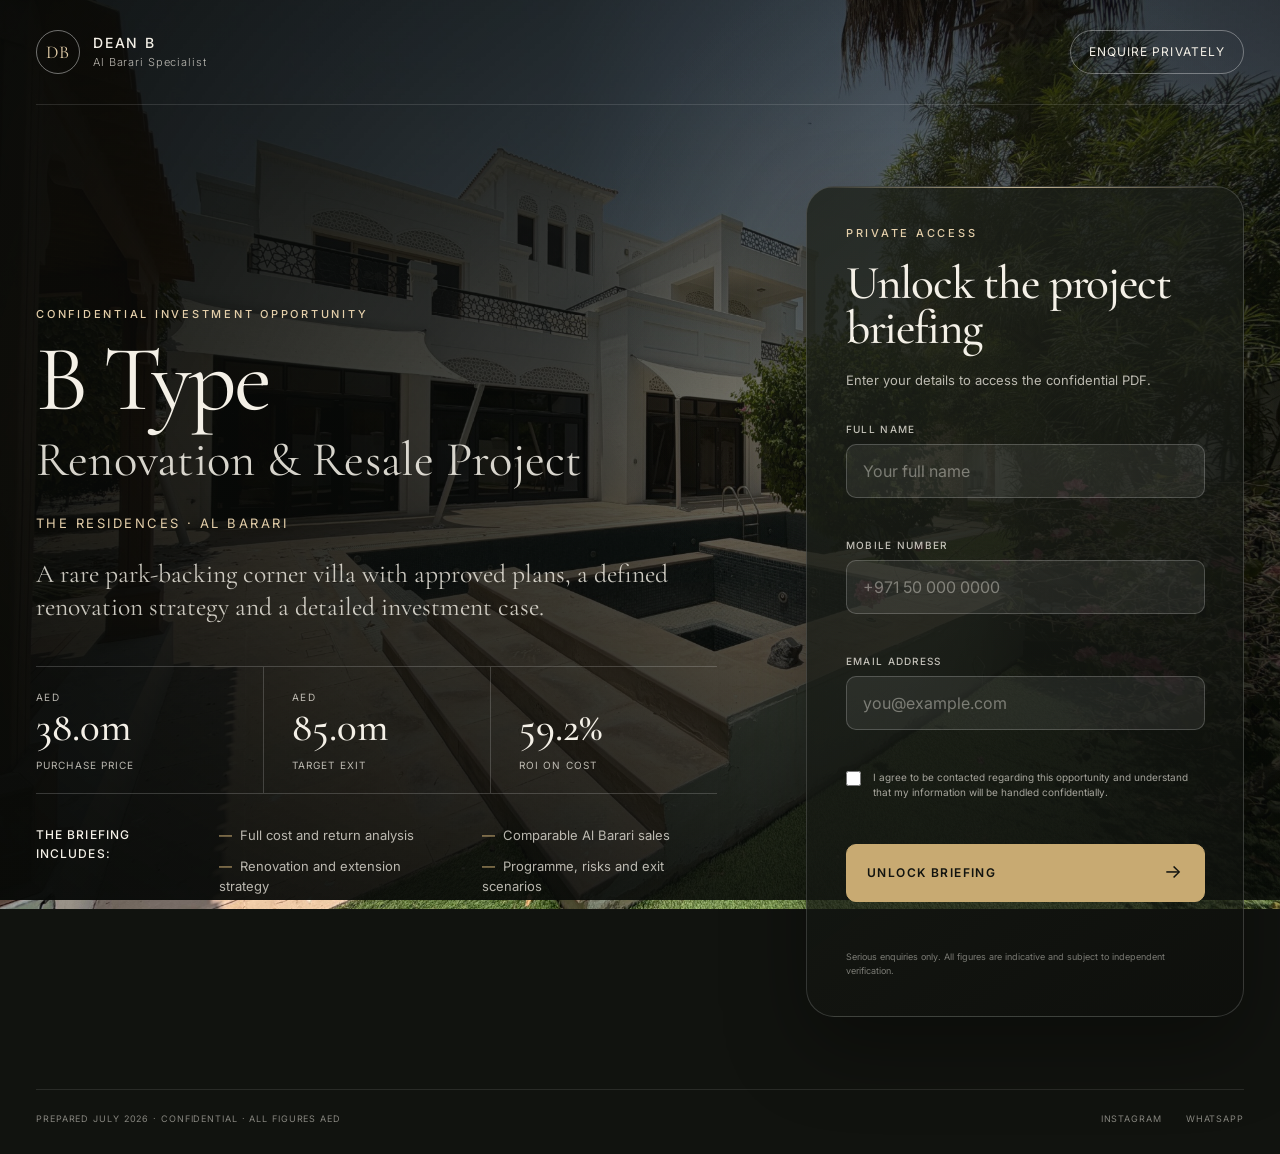
==== index.html @ 0da42d91 "Add files via upload" ====
<!DOCTYPE html>
<html lang="en">
<head>
  <meta charset="UTF-8">
  <meta name="viewport" content="width=device-width, initial-scale=1.0">
  <meta name="theme-color" content="#11130f">

  <title>B Type Renovation Project | The Residences, Al Barari</title>
  <meta
    name="description"
    content="Register to access the confidential investment briefing for a B Type renovation and resale opportunity in The Residences, Al Barari."
  >
  <meta name="robots" content="index, follow">

  <meta property="og:title" content="B Type Renovation Project | Al Barari">
  <meta
    property="og:description"
    content="Confidential investment opportunity in The Residences, Al Barari."
  >
  <meta property="og:type" content="website">
  <meta property="og:image" content="images/hero.jpg">

  <link rel="preconnect" href="https://fonts.googleapis.com">
  <link rel="preconnect" href="https://fonts.gstatic.com" crossorigin>
  <link
    href="https://fonts.googleapis.com/css2?family=Cormorant+Garamond:wght@400;500;600&family=Inter:wght@300;400;500;600&display=swap"
    rel="stylesheet"
  >
  <link rel="stylesheet" href="style.css">
</head>

<body>
  <div class="site-shell">
    <div class="background" aria-hidden="true"></div>
    <div class="background-overlay" aria-hidden="true"></div>

    <header class="topbar">
      <a class="brand" href="#top" aria-label="Dean B, Al Barari Specialist">
        <span class="brand-mark">DB</span>
        <span class="brand-text">
          <strong>Dean B</strong>
          <small>Al Barari Specialist</small>
        </span>
      </a>

      <a
        class="topbar-contact"
        href="https://wa.me/971504674850?text=Hi%20Dean%2C%20I%27d%20like%20to%20discuss%20the%20B%20Type%20renovation%20project."
        target="_blank"
        rel="noopener noreferrer"
      >
        Enquire privately
      </a>
    </header>

    <main id="top" class="hero">
      <section class="hero-copy" aria-labelledby="page-title">
        <p class="eyebrow">Confidential investment opportunity</p>

        <h1 id="page-title">
          B Type
          <span>Renovation &amp; Resale Project</span>
        </h1>

        <p class="location">The Residences · Al Barari</p>

        <p class="summary">
          A rare park-backing corner villa with approved plans, a defined
          renovation strategy and a detailed investment case.
        </p>

        <div class="metrics" aria-label="Headline project figures">
          <article class="metric">
            <span>AED</span>
            <strong>38.0m</strong>
            <small>Purchase price</small>
          </article>

          <article class="metric">
            <span>AED</span>
            <strong>85.0m</strong>
            <small>Target exit</small>
          </article>

          <article class="metric">
            <span></span>
            <strong>59.2%</strong>
            <small>ROI on cost</small>
          </article>
        </div>

        <div class="briefing-includes">
          <p>The briefing includes:</p>
          <ul>
            <li>Full cost and return analysis</li>
            <li>Comparable Al Barari sales</li>
            <li>Renovation and extension strategy</li>
            <li>Programme, risks and exit scenarios</li>
          </ul>
        </div>
      </section>

      <section class="form-panel" aria-labelledby="form-title">
        <div class="form-card">
          <p class="form-kicker">Private access</p>
          <h2 id="form-title">Unlock the project briefing</h2>
          <p class="form-intro">
            Enter your details to access the confidential PDF.
          </p>

          <form
            id="lead-form"
            action="https://formspree.io/f/mvzeypjz"
            method="POST"
            novalidate
          >
            <div class="field">
              <label for="name">Full name</label>
              <input
                id="name"
                name="name"
                type="text"
                autocomplete="name"
                placeholder="Your full name"
                required
              >
              <span class="field-error" data-error-for="name"></span>
            </div>

            <div class="field">
              <label for="mobile">Mobile number</label>
              <input
                id="mobile"
                name="mobile"
                type="tel"
                autocomplete="tel"
                inputmode="tel"
                placeholder="+971 50 000 0000"
                required
              >
              <span class="field-error" data-error-for="mobile"></span>
            </div>

            <div class="field">
              <label for="email">Email address</label>
              <input
                id="email"
                name="email"
                type="email"
                autocomplete="email"
                inputmode="email"
                placeholder="you@example.com"
                required
              >
              <span class="field-error" data-error-for="email"></span>
            </div>

            <input
              type="text"
              name="_gotcha"
              tabindex="-1"
              autocomplete="off"
              class="honeypot"
              aria-hidden="true"
            >

            <input
              type="hidden"
              name="_subject"
              value="New lead: Al Barari B Type Renovation Project"
            >

            <input
              type="hidden"
              name="campaign"
              value="B Type Renovation Project - Al Barari"
            >

            <label class="consent">
              <input id="consent" name="consent" type="checkbox" required>
              <span>
                I agree to be contacted regarding this opportunity and
                understand that my information will be handled confidentially.
              </span>
            </label>
            <span class="field-error consent-error" data-error-for="consent"></span>

            <button id="submit-button" type="submit">
              <span class="button-label">Unlock briefing</span>
              <span class="button-icon" aria-hidden="true">→</span>
            </button>

            <p id="form-status" class="form-status" role="status" aria-live="polite"></p>
          </form>

          <p class="privacy-note">
            Serious enquiries only. All figures are indicative and subject to
            independent verification.
          </p>
        </div>
      </section>
    </main>

    <footer class="footer">
      <p>Prepared July 2026 · Confidential · All figures AED</p>
      <div class="footer-links">
        <a
          href="https://www.instagram.com/albarari_dean/"
          target="_blank"
          rel="noopener noreferrer"
        >
          Instagram
        </a>
        <a
          href="https://wa.me/971504674850"
          target="_blank"
          rel="noopener noreferrer"
        >
          WhatsApp
        </a>
      </div>
    </footer>
  </div>

  <script src="script.js"></script>
</body>
</html>
---- style.css ----
/* -------------------------------------------------------
   Al Barari B Type Renovation Project
   Luxury lead-capture microsite
-------------------------------------------------------- */

:root {
  --ink: #11130f;
  --ink-soft: #1b1e18;
  --cream: #f4f0e7;
  --cream-muted: rgba(244, 240, 231, 0.74);
  --white: #ffffff;
  --gold: #c8aa72;
  --gold-light: #e4cfaa;
  --line: rgba(255, 255, 255, 0.18);
  --glass: rgba(18, 21, 17, 0.72);
  --glass-strong: rgba(13, 15, 12, 0.88);
  --danger: #ffd1cc;
  --success: #d5e7ce;
  --shadow: 0 30px 80px rgba(0, 0, 0, 0.34);
  --radius-large: 28px;
  --radius-medium: 16px;
  --transition: 220ms ease;
}

*,
*::before,
*::after {
  box-sizing: border-box;
}

html {
  min-height: 100%;
  scroll-behavior: smooth;
}

body {
  min-height: 100vh;
  margin: 0;
  background: var(--ink);
  color: var(--cream);
  font-family: "Inter", Arial, sans-serif;
  font-size: 16px;
  line-height: 1.6;
  -webkit-font-smoothing: antialiased;
}

a {
  color: inherit;
  text-decoration: none;
}

button,
input {
  font: inherit;
}

button,
a {
  -webkit-tap-highlight-color: transparent;
}

.site-shell {
  position: relative;
  display: flex;
  min-height: 100vh;
  flex-direction: column;
  overflow: hidden;
  isolation: isolate;
}

.background {
  position: fixed;
  z-index: -3;
  inset: 0;
  background:
    url("images/hero.jpg")
    center center / cover
    no-repeat;
  transform: scale(1.02);
}

.background-overlay {
  position: fixed;
  z-index: -2;
  inset: 0;
  background:
    linear-gradient(
      90deg,
      rgba(8, 10, 8, 0.9) 0%,
      rgba(8, 10, 8, 0.7) 44%,
      rgba(8, 10, 8, 0.42) 70%,
      rgba(8, 10, 8, 0.58) 100%
    ),
    linear-gradient(
      180deg,
      rgba(8, 10, 8, 0.48) 0%,
      rgba(8, 10, 8, 0.08) 48%,
      rgba(8, 10, 8, 0.72) 100%
    );
}

.background-overlay::after {
  position: absolute;
  inset: 0;
  content: "";
  background:
    radial-gradient(
      circle at 75% 35%,
      rgba(200, 170, 114, 0.09),
      transparent 34%
    );
}

.topbar {
  display: flex;
  width: min(1440px, calc(100% - 72px));
  margin: 0 auto;
  padding: 30px 0;
  align-items: center;
  justify-content: space-between;
  border-bottom: 1px solid rgba(255, 255, 255, 0.12);
}

.brand {
  display: inline-flex;
  align-items: center;
  gap: 13px;
}

.brand-mark {
  display: grid;
  width: 44px;
  height: 44px;
  place-items: center;
  border: 1px solid rgba(255, 255, 255, 0.42);
  border-radius: 50%;
  color: var(--gold-light);
  font-family: "Cormorant Garamond", Georgia, serif;
  font-size: 18px;
  letter-spacing: 0.06em;
}

.brand-text {
  display: flex;
  flex-direction: column;
  line-height: 1.2;
}

.brand-text strong {
  font-size: 14px;
  font-weight: 500;
  letter-spacing: 0.13em;
  text-transform: uppercase;
}

.brand-text small {
  margin-top: 4px;
  color: var(--cream-muted);
  font-size: 11px;
  font-weight: 300;
  letter-spacing: 0.08em;
}

.topbar-contact {
  padding: 11px 18px;
  border: 1px solid rgba(255, 255, 255, 0.34);
  border-radius: 999px;
  font-size: 12px;
  letter-spacing: 0.09em;
  text-transform: uppercase;
  transition:
    border-color var(--transition),
    background-color var(--transition),
    color var(--transition);
}

.topbar-contact:hover,
.topbar-contact:focus-visible {
  border-color: var(--gold);
  background: var(--gold);
  color: var(--ink);
  outline: none;
}

.hero {
  display: grid;
  width: min(1440px, calc(100% - 72px));
  flex: 1;
  grid-template-columns: minmax(0, 1.12fr) minmax(390px, 0.72fr);
  gap: clamp(56px, 7vw, 120px);
  margin: 0 auto;
  padding: clamp(70px, 9vh, 126px) 0 72px;
  align-items: center;
}

.hero-copy {
  max-width: 780px;
  animation: fade-up 800ms 80ms both;
}

.eyebrow,
.form-kicker {
  margin: 0 0 18px;
  color: var(--gold-light);
  font-size: 11px;
  font-weight: 500;
  letter-spacing: 0.25em;
  text-transform: uppercase;
}

.hero h1 {
  max-width: 790px;
  margin: 0;
  font-family: "Cormorant Garamond", Georgia, serif;
  font-size: clamp(58px, 7.3vw, 112px);
  font-weight: 400;
  letter-spacing: -0.035em;
  line-height: 0.83;
  text-wrap: balance;
}

.hero h1 span {
  display: block;
  margin-top: 16px;
  color: rgba(244, 240, 231, 0.88);
  font-size: 0.52em;
  letter-spacing: 0.005em;
  line-height: 1.02;
}

.location {
  margin: 28px 0 0;
  color: var(--gold-light);
  font-size: 13px;
  letter-spacing: 0.19em;
  text-transform: uppercase;
}

.summary {
  max-width: 650px;
  margin: 25px 0 0;
  color: rgba(244, 240, 231, 0.82);
  font-family: "Cormorant Garamond", Georgia, serif;
  font-size: clamp(22px, 2vw, 31px);
  font-weight: 400;
  line-height: 1.28;
}

.metrics {
  display: grid;
  max-width: 690px;
  grid-template-columns: repeat(3, minmax(0, 1fr));
  margin-top: 42px;
  border-top: 1px solid var(--line);
  border-bottom: 1px solid var(--line);
}

.metric {
  min-height: 118px;
  padding: 22px 24px 20px 0;
}

.metric + .metric {
  padding-left: 28px;
  border-left: 1px solid var(--line);
}

.metric > span {
  display: block;
  min-height: 17px;
  color: var(--cream-muted);
  font-size: 10px;
  letter-spacing: 0.13em;
}

.metric strong {
  display: block;
  margin-top: 1px;
  font-family: "Cormorant Garamond", Georgia, serif;
  font-size: clamp(32px, 3.2vw, 48px);
  font-weight: 500;
  line-height: 1;
}

.metric small {
  display: block;
  margin-top: 9px;
  color: var(--cream-muted);
  font-size: 10px;
  letter-spacing: 0.11em;
  text-transform: uppercase;
}

.briefing-includes {
  display: grid;
  max-width: 700px;
  grid-template-columns: 155px 1fr;
  gap: 28px;
  margin-top: 31px;
  color: var(--cream-muted);
}

.briefing-includes p {
  margin: 0;
  color: var(--cream);
  font-size: 12px;
  font-weight: 500;
  letter-spacing: 0.09em;
  text-transform: uppercase;
}

.briefing-includes ul {
  display: grid;
  grid-template-columns: repeat(2, minmax(0, 1fr));
  gap: 10px 28px;
  margin: 0;
  padding: 0;
  list-style: none;
  font-size: 13px;
}

.briefing-includes li::before {
  margin-right: 8px;
  color: var(--gold);
  content: "—";
}

.form-panel {
  animation: fade-up 850ms 220ms both;
}

.form-card {
  position: relative;
  overflow: hidden;
  padding: clamp(30px, 3vw, 48px);
  border: 1px solid rgba(255, 255, 255, 0.16);
  border-radius: var(--radius-large);
  background:
    linear-gradient(
      145deg,
      rgba(30, 34, 27, 0.82),
      rgba(13, 15, 12, 0.74)
    );
  box-shadow: var(--shadow);
  backdrop-filter: blur(22px);
  -webkit-backdrop-filter: blur(22px);
}

.form-card::before {
  position: absolute;
  top: 0;
  right: 0;
  left: 0;
  height: 1px;
  content: "";
  background:
    linear-gradient(
      90deg,
      transparent,
      rgba(228, 207, 170, 0.85),
      transparent
    );
}

.form-card h2 {
  margin: 0;
  font-family: "Cormorant Garamond", Georgia, serif;
  font-size: clamp(38px, 3.7vw, 56px);
  font-weight: 500;
  letter-spacing: -0.025em;
  line-height: 0.96;
}

.form-intro {
  margin: 18px 0 30px;
  color: var(--cream-muted);
  font-size: 13px;
}

.field {
  position: relative;
  margin-top: 17px;
}

.field label {
  display: block;
  margin-bottom: 7px;
  color: rgba(244, 240, 231, 0.78);
  font-size: 10px;
  font-weight: 500;
  letter-spacing: 0.13em;
  text-transform: uppercase;
}

.field input {
  width: 100%;
  height: 54px;
  padding: 0 16px;
  border: 1px solid rgba(255, 255, 255, 0.2);
  border-radius: 10px;
  background: rgba(255, 255, 255, 0.07);
  color: var(--cream);
  outline: none;
  transition:
    border-color var(--transition),
    background-color var(--transition),
    box-shadow var(--transition);
}

.field input::placeholder {
  color: rgba(244, 240, 231, 0.41);
}

.field input:hover {
  border-color: rgba(255, 255, 255, 0.34);
}

.field input:focus {
  border-color: var(--gold);
  background: rgba(255, 255, 255, 0.1);
  box-shadow: 0 0 0 3px rgba(200, 170, 114, 0.12);
}

.field input[aria-invalid="true"] {
  border-color: rgba(255, 161, 150, 0.8);
}

.field-error {
  display: block;
  min-height: 18px;
  margin-top: 4px;
  color: var(--danger);
  font-size: 11px;
}

.consent {
  display: grid;
  grid-template-columns: 17px 1fr;
  gap: 10px;
  margin-top: 18px;
  align-items: start;
  color: rgba(244, 240, 231, 0.65);
  cursor: pointer;
  font-size: 10px;
  line-height: 1.5;
}

.consent input {
  width: 15px;
  height: 15px;
  margin: 1px 0 0;
  accent-color: var(--gold);
}

.consent-error {
  margin-left: 27px;
}

.honeypot {
  position: absolute !important;
  left: -9999px !important;
  opacity: 0 !important;
}

#submit-button,
.primary-action {
  display: flex;
  width: 100%;
  min-height: 58px;
  margin-top: 22px;
  padding: 0 20px;
  align-items: center;
  justify-content: space-between;
  border: 1px solid var(--gold);
  border-radius: 10px;
  background: var(--gold);
  color: var(--ink);
  cursor: pointer;
  font-size: 12px;
  font-weight: 600;
  letter-spacing: 0.12em;
  text-transform: uppercase;
  transition:
    transform var(--transition),
    background-color var(--transition),
    border-color var(--transition),
    color var(--transition);
}

#submit-button:hover,
#submit-button:focus-visible,
.primary-action:hover,
.primary-action:focus-visible {
  transform: translateY(-2px);
  border-color: var(--gold-light);
  background: var(--gold-light);
  outline: none;
}

#submit-button:disabled {
  cursor: wait;
  opacity: 0.72;
  transform: none;
}

.button-icon {
  font-size: 19px;
  font-weight: 400;
  transition: transform var(--transition);
}

#submit-button:hover .button-icon {
  transform: translateX(4px);
}

.form-status {
  min-height: 22px;
  margin: 12px 0 0;
  color: var(--success);
  font-size: 12px;
}

.form-status.is-error {
  color: var(--danger);
}

.privacy-note {
  margin: 14px 0 0;
  color: rgba(244, 240, 231, 0.47);
  font-size: 9px;
  line-height: 1.55;
}

.footer {
  display: flex;
  width: min(1440px, calc(100% - 72px));
  margin: auto auto 0;
  padding: 22px 0 28px;
  align-items: center;
  justify-content: space-between;
  border-top: 1px solid rgba(255, 255, 255, 0.1);
  color: rgba(244, 240, 231, 0.52);
  font-size: 9px;
  letter-spacing: 0.1em;
  text-transform: uppercase;
}

.footer p {
  margin: 0;
}

.footer-links {
  display: flex;
  gap: 24px;
}

.footer-links a {
  transition: color var(--transition);
}

.footer-links a:hover,
.footer-links a:focus-visible {
  color: var(--gold-light);
  outline: none;
}

/* Thank-you page */

.thankyou-overlay {
  background:
    linear-gradient(
      90deg,
      rgba(8, 10, 8, 0.92),
      rgba(8, 10, 8, 0.66)
    ),
    linear-gradient(
      180deg,
      rgba(8, 10, 8, 0.45),
      rgba(8, 10, 8, 0.78)
    );
}

.thankyou-main {
  display: grid;
  width: min(1440px, calc(100% - 72px));
  flex: 1;
  margin: 0 auto;
  padding: 70px 0;
  place-items: center;
}

.thankyou-card {
  width: min(620px, 100%);
  padding: clamp(36px, 5vw, 68px);
  border: 1px solid rgba(255, 255, 255, 0.16);
  border-radius: var(--radius-large);
  background: var(--glass-strong);
  box-shadow: var(--shadow);
  text-align: center;
  backdrop-filter: blur(24px);
  -webkit-backdrop-filter: blur(24px);
  animation: fade-up 750ms both;
}

.success-mark {
  display: grid;
  width: 54px;
  height: 54px;
  margin: 0 auto 25px;
  place-items: center;
  border: 1px solid var(--gold);
  border-radius: 50%;
  color: var(--gold-light);
  font-family: Georgia, serif;
  font-size: 22px;
}

.thankyou-card .eyebrow {
  margin-bottom: 14px;
}

.thankyou-card h1 {
  margin: 0;
  font-family: "Cormorant Garamond", Georgia, serif;
  font-size: clamp(48px, 6vw, 72px);
  font-weight: 500;
  letter-spacing: -0.035em;
  line-height: 0.93;
}

.thankyou-copy {
  max-width: 470px;
  margin: 24px auto 0;
  color: var(--cream-muted);
  font-size: 14px;
}

.primary-action {
  margin-top: 34px;
}

.secondary-action {
  display: inline-block;
  margin-top: 17px;
  padding: 6px 0;
  border-bottom: 1px solid rgba(255, 255, 255, 0.35);
  color: var(--cream-muted);
  font-size: 11px;
  letter-spacing: 0.09em;
  text-transform: uppercase;
  transition:
    color var(--transition),
    border-color var(--transition);
}

.secondary-action:hover,
.secondary-action:focus-visible {
  border-color: var(--gold);
  color: var(--gold-light);
  outline: none;
}

.contact-block {
  margin-top: 37px;
  padding-top: 28px;
  border-top: 1px solid var(--line);
}

.contact-block p {
  margin: 0 0 10px;
  color: var(--cream-muted);
  font-size: 12px;
}

.contact-block a {
  color: var(--gold-light);
  font-family: "Cormorant Garamond", Georgia, serif;
  font-size: 23px;
}

.return-link {
  display: inline-block;
  margin-top: 32px;
  color: rgba(244, 240, 231, 0.52);
  font-size: 10px;
  letter-spacing: 0.08em;
  text-transform: uppercase;
  transition: color var(--transition);
}

.return-link:hover,
.return-link:focus-visible {
  color: var(--cream);
  outline: none;
}

@keyframes fade-up {
  from {
    opacity: 0;
    transform: translateY(22px);
  }

  to {
    opacity: 1;
    transform: translateY(0);
  }
}

@media (max-width: 1100px) {
  .hero {
    grid-template-columns: minmax(0, 1fr) minmax(350px, 0.72fr);
    gap: 44px;
  }

  .briefing-includes {
    grid-template-columns: 1fr;
    gap: 12px;
  }

  .briefing-includes ul {
    grid-template-columns: 1fr;
  }
}

@media (max-width: 860px) {
  .background {
    background-position: 56% center;
  }

  .background-overlay {
    background:
      linear-gradient(
        180deg,
        rgba(8, 10, 8, 0.78) 0%,
        rgba(8, 10, 8, 0.48) 38%,
        rgba(8, 10, 8, 0.9) 100%
      );
  }

  .topbar,
  .hero,
  .footer,
  .thankyou-main {
    width: min(100% - 40px, 680px);
  }

  .topbar {
    padding-top: 22px;
  }

  .hero {
    grid-template-columns: 1fr;
    gap: 48px;
    padding-top: 64px;
  }

  .hero-copy {
    max-width: 650px;
  }

  .hero h1 {
    font-size: clamp(54px, 14vw, 86px);
  }

  .summary {
    max-width: 560px;
  }

  .form-panel {
    max-width: 620px;
  }

  .footer {
    margin-top: 20px;
  }
}

@media (max-width: 580px) {
  .topbar,
  .hero,
  .footer,
  .thankyou-main {
    width: calc(100% - 28px);
  }

  .topbar-contact {
    display: none;
  }

  .brand-mark {
    width: 40px;
    height: 40px;
  }

  .hero {
    gap: 38px;
    padding: 48px 0 44px;
  }

  .hero h1 {
    font-size: clamp(50px, 16vw, 72px);
  }

  .location {
    font-size: 10px;
  }

  .summary {
    font-size: 22px;
  }

  .metrics {
    grid-template-columns: 1fr;
    margin-top: 32px;
  }

  .metric {
    display: grid;
    min-height: 80px;
    grid-template-columns: 42px 1fr 1fr;
    padding: 17px 0;
    align-items: center;
  }

  .metric + .metric {
    padding-left: 0;
    border-top: 1px solid var(--line);
    border-left: 0;
  }

  .metric > span {
    min-height: auto;
  }

  .metric strong {
    margin: 0;
    font-size: 34px;
  }

  .metric small {
    margin: 0;
    text-align: right;
  }

  .briefing-includes {
    display: none;
  }

  .form-card {
    padding: 28px 20px;
    border-radius: 20px;
  }

  .form-card h2 {
    font-size: 42px;
  }

  .footer {
    flex-direction: column;
    gap: 12px;
    align-items: flex-start;
  }

  .thankyou-card {
    padding: 40px 22px;
    border-radius: 20px;
  }

  .thankyou-card h1 {
    font-size: 50px;
  }
}

@media (prefers-reduced-motion: reduce) {
  *,
  *::before,
  *::after {
    scroll-behavior: auto !important;
    animation-duration: 0.01ms !important;
    animation-iteration-count: 1 !important;
    transition-duration: 0.01ms !important;
  }
}
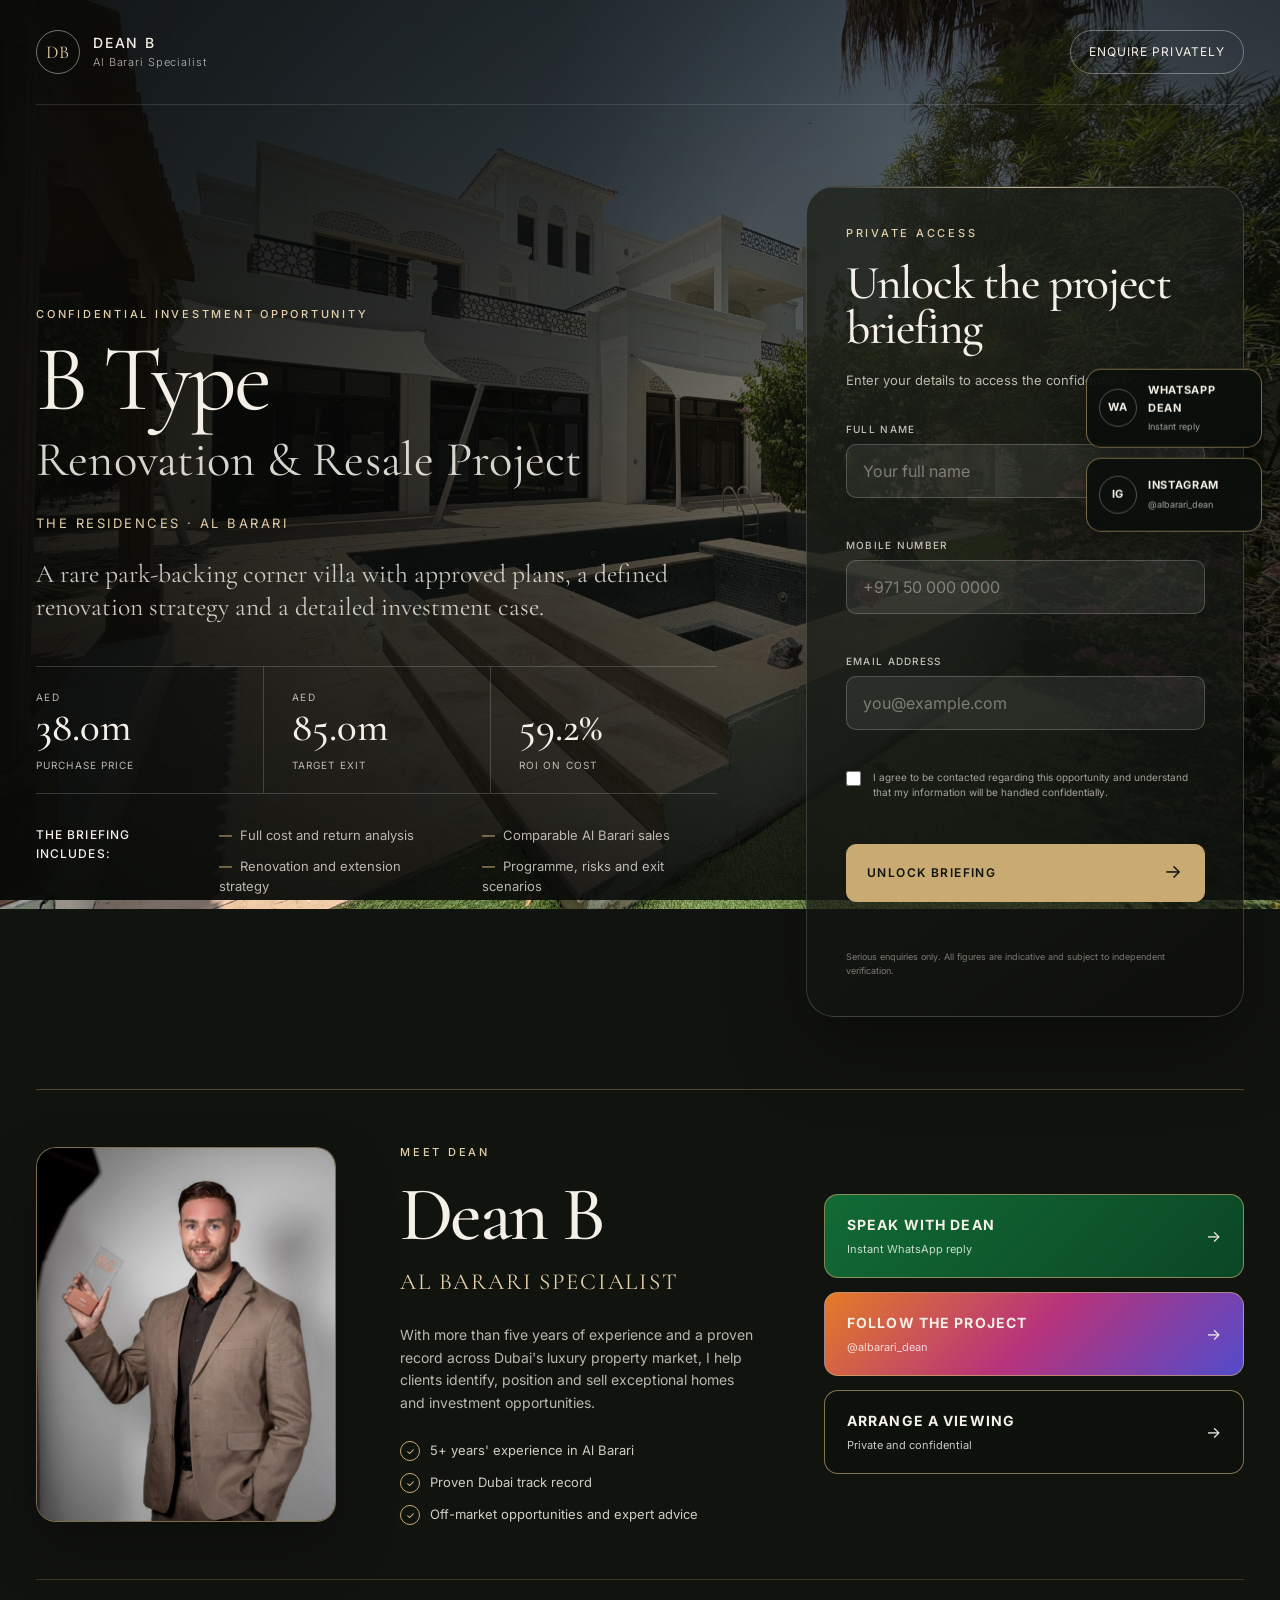
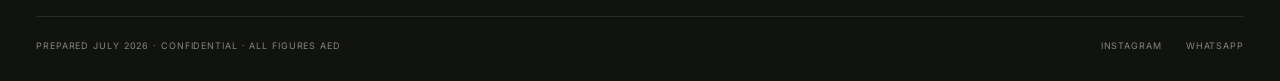
==== commit 51c51d34: "Add files via upload" ====
--- a/index.html
+++ b/index.html
@@ -200,6 +200,107 @@
         </div>
       </section>
     </main>
+
+
+    <aside class="floating-social" aria-label="Contact Dean">
+      <a
+        class="floating-social-link whatsapp"
+        href="https://wa.me/971504674850?text=Hi%20Dean%2C%20I%27d%20like%20to%20discuss%20the%20B%20Type%20renovation%20project."
+        target="_blank"
+        rel="noopener noreferrer"
+      >
+        <span class="social-icon" aria-hidden="true">WA</span>
+        <span>
+          <strong>WhatsApp Dean</strong>
+          <small>Instant reply</small>
+        </span>
+      </a>
+
+      <a
+        class="floating-social-link instagram"
+        href="https://www.instagram.com/albarari_dean/"
+        target="_blank"
+        rel="noopener noreferrer"
+      >
+        <span class="social-icon" aria-hidden="true">IG</span>
+        <span>
+          <strong>Instagram</strong>
+          <small>@albarari_dean</small>
+        </span>
+      </a>
+    </aside>
+
+
+    <section class="meet-dean" aria-labelledby="meet-dean-title">
+      <div class="meet-dean-inner">
+        <div class="dean-photo-wrap">
+          <img
+            src="images/dean.jpg"
+            alt="Dean B, Al Barari specialist"
+            class="dean-photo"
+            loading="lazy"
+          >
+        </div>
+
+        <div class="dean-profile">
+          <p class="eyebrow">Meet Dean</p>
+          <h2 id="meet-dean-title">Dean B</h2>
+          <p class="dean-role">Al Barari Specialist</p>
+          <p class="dean-copy">
+            With more than five years of experience and a proven record across
+            Dubai's luxury property market, I help clients identify, position
+            and sell exceptional homes and investment opportunities.
+          </p>
+
+          <ul class="dean-points">
+            <li>5+ years' experience in Al Barari</li>
+            <li>Proven Dubai track record</li>
+            <li>Off-market opportunities and expert advice</li>
+          </ul>
+        </div>
+
+        <div class="dean-actions">
+          <a
+            class="dean-action whatsapp-action"
+            href="https://wa.me/971504674850?text=Hi%20Dean%2C%20I%27d%20like%20to%20discuss%20the%20B%20Type%20renovation%20project."
+            target="_blank"
+            rel="noopener noreferrer"
+          >
+            <span>
+              <strong>Speak with Dean</strong>
+              <small>Instant WhatsApp reply</small>
+            </span>
+            <span aria-hidden="true">→</span>
+          </a>
+
+          <a
+            class="dean-action instagram-action"
+            href="https://www.instagram.com/albarari_dean/"
+            target="_blank"
+            rel="noopener noreferrer"
+          >
+            <span>
+              <strong>Follow the project</strong>
+              <small>@albarari_dean</small>
+            </span>
+            <span aria-hidden="true">→</span>
+          </a>
+
+          <a
+            class="dean-action viewing-action"
+            href="https://wa.me/971504674850?text=Hi%20Dean%2C%20I%27d%20like%20to%20arrange%20a%20private%20viewing%20for%20the%20B%20Type%20project."
+            target="_blank"
+            rel="noopener noreferrer"
+          >
+            <span>
+              <strong>Arrange a viewing</strong>
+              <small>Private and confidential</small>
+            </span>
+            <span aria-hidden="true">→</span>
+          </a>
+        </div>
+      </div>
+    </section>
 
     <footer class="footer">
       <p>Prepared July 2026 · Confidential · All figures AED</p>
--- a/style.css
+++ b/style.css
@@ -881,3 +881,291 @@
     transition-duration: 0.01ms !important;
   }
 }
+
+
+/* Prominent social links and Meet Dean section */
+
+.floating-social {
+  position: fixed;
+  z-index: 20;
+  top: 50%;
+  right: 18px;
+  display: grid;
+  gap: 10px;
+  width: 176px;
+  transform: translateY(-50%);
+}
+
+.floating-social-link {
+  display: grid;
+  grid-template-columns: 38px 1fr;
+  gap: 11px;
+  min-height: 74px;
+  padding: 12px;
+  align-items: center;
+  border: 1px solid rgba(200, 170, 114, 0.58);
+  border-radius: 15px;
+  background: rgba(10, 14, 11, 0.88);
+  box-shadow: 0 12px 34px rgba(0, 0, 0, 0.28);
+  backdrop-filter: blur(16px);
+  -webkit-backdrop-filter: blur(16px);
+  transition: transform var(--transition), border-color var(--transition), background var(--transition);
+}
+
+.floating-social-link:hover,
+.floating-social-link:focus-visible {
+  transform: translateX(-5px);
+  border-color: var(--gold-light);
+  outline: none;
+}
+
+.floating-social-link.whatsapp:hover {
+  background: rgba(18, 86, 48, 0.94);
+}
+
+.floating-social-link.instagram:hover {
+  background: linear-gradient(135deg, rgba(245, 133, 41, 0.92), rgba(193, 53, 132, 0.94), rgba(88, 81, 219, 0.92));
+}
+
+.social-icon {
+  display: grid;
+  width: 38px;
+  height: 38px;
+  place-items: center;
+  border: 1px solid rgba(255,255,255,0.28);
+  border-radius: 50%;
+  font-size: 11px;
+  font-weight: 700;
+  letter-spacing: 0.08em;
+}
+
+.floating-social-link strong,
+.floating-social-link small {
+  display: block;
+}
+
+.floating-social-link strong {
+  font-size: 11px;
+  letter-spacing: 0.06em;
+  text-transform: uppercase;
+}
+
+.floating-social-link small {
+  margin-top: 3px;
+  color: rgba(244, 240, 231, 0.66);
+  font-size: 9px;
+}
+
+.meet-dean {
+  position: relative;
+  z-index: 1;
+  width: min(1440px, calc(100% - 72px));
+  margin: 0 auto 36px;
+  padding: 54px 0;
+  border-top: 1px solid rgba(200, 170, 114, 0.34);
+  border-bottom: 1px solid rgba(200, 170, 114, 0.24);
+}
+
+.meet-dean-inner {
+  display: grid;
+  grid-template-columns: minmax(220px, 300px) minmax(260px, 1fr) minmax(300px, 420px);
+  gap: clamp(32px, 5vw, 70px);
+  align-items: center;
+}
+
+.dean-photo-wrap {
+  overflow: hidden;
+  aspect-ratio: 4 / 5;
+  border: 1px solid rgba(200, 170, 114, 0.58);
+  border-radius: 20px;
+  background: rgba(255,255,255,0.05);
+  box-shadow: 0 24px 60px rgba(0,0,0,0.28);
+}
+
+.dean-photo {
+  width: 100%;
+  height: 100%;
+  object-fit: cover;
+  object-position: center 30%;
+}
+
+.dean-profile h2 {
+  margin: 0;
+  font-family: "Cormorant Garamond", Georgia, serif;
+  font-size: clamp(54px, 6vw, 82px);
+  font-weight: 500;
+  letter-spacing: -0.035em;
+  line-height: 0.9;
+}
+
+.dean-role {
+  margin: 15px 0 0;
+  color: var(--gold-light);
+  font-family: "Cormorant Garamond", Georgia, serif;
+  font-size: 23px;
+  letter-spacing: 0.08em;
+  text-transform: uppercase;
+}
+
+.dean-copy {
+  max-width: 540px;
+  margin: 24px 0 0;
+  color: var(--cream-muted);
+  font-size: 14px;
+}
+
+.dean-points {
+  display: grid;
+  gap: 11px;
+  margin: 26px 0 0;
+  padding: 0;
+  list-style: none;
+  color: rgba(244, 240, 231, 0.84);
+  font-size: 13px;
+}
+
+.dean-points li::before {
+  display: inline-grid;
+  width: 20px;
+  height: 20px;
+  margin-right: 10px;
+  place-items: center;
+  border: 1px solid var(--gold);
+  border-radius: 50%;
+  color: var(--gold-light);
+  content: "✓";
+  font-size: 10px;
+}
+
+.dean-actions {
+  display: grid;
+  gap: 14px;
+}
+
+.dean-action {
+  display: flex;
+  min-height: 84px;
+  padding: 18px 22px;
+  align-items: center;
+  justify-content: space-between;
+  border: 1px solid rgba(200, 170, 114, 0.64);
+  border-radius: 14px;
+  background: rgba(12, 17, 13, 0.84);
+  transition: transform var(--transition), border-color var(--transition), filter var(--transition);
+}
+
+.dean-action:hover,
+.dean-action:focus-visible {
+  transform: translateY(-3px);
+  border-color: var(--gold-light);
+  filter: brightness(1.08);
+  outline: none;
+}
+
+.whatsapp-action {
+  background: linear-gradient(135deg, rgba(18, 114, 56, 0.93), rgba(11, 75, 39, 0.92));
+}
+
+.instagram-action {
+  background: linear-gradient(135deg, rgba(245, 133, 41, 0.92), rgba(193, 53, 132, 0.94), rgba(88, 81, 219, 0.92));
+}
+
+.dean-action strong,
+.dean-action small {
+  display: block;
+}
+
+.dean-action strong {
+  font-size: 14px;
+  letter-spacing: 0.08em;
+  text-transform: uppercase;
+}
+
+.dean-action small {
+  margin-top: 4px;
+  color: rgba(255,255,255,0.78);
+  font-size: 11px;
+}
+
+@media (max-width: 1180px) {
+  .floating-social {
+    right: 10px;
+    width: 150px;
+  }
+
+  .meet-dean-inner {
+    grid-template-columns: 240px 1fr;
+  }
+
+  .dean-actions {
+    grid-column: 1 / -1;
+    grid-template-columns: repeat(3, minmax(0, 1fr));
+  }
+}
+
+@media (max-width: 860px) {
+  .floating-social {
+    top: auto;
+    right: 14px;
+    bottom: 14px;
+    left: 14px;
+    width: auto;
+    grid-template-columns: repeat(2, minmax(0, 1fr));
+    transform: none;
+  }
+
+  .floating-social-link {
+    min-height: 58px;
+    grid-template-columns: 34px 1fr;
+    padding: 10px;
+  }
+
+  .social-icon {
+    width: 34px;
+    height: 34px;
+  }
+
+  .meet-dean {
+    width: min(100% - 40px, 680px);
+  }
+
+  .meet-dean-inner {
+    grid-template-columns: 1fr;
+  }
+
+  .dean-photo-wrap {
+    width: min(360px, 100%);
+  }
+
+  .dean-actions {
+    grid-column: auto;
+    grid-template-columns: 1fr;
+  }
+
+  .footer {
+    padding-bottom: 104px;
+  }
+}
+
+@media (max-width: 580px) {
+  .floating-social-link small {
+    display: none;
+  }
+
+  .floating-social-link strong {
+    font-size: 9px;
+  }
+
+  .meet-dean {
+    width: calc(100% - 28px);
+    padding: 40px 0;
+  }
+
+  .dean-profile h2 {
+    font-size: 58px;
+  }
+
+  .dean-role {
+    font-size: 19px;
+  }
+}
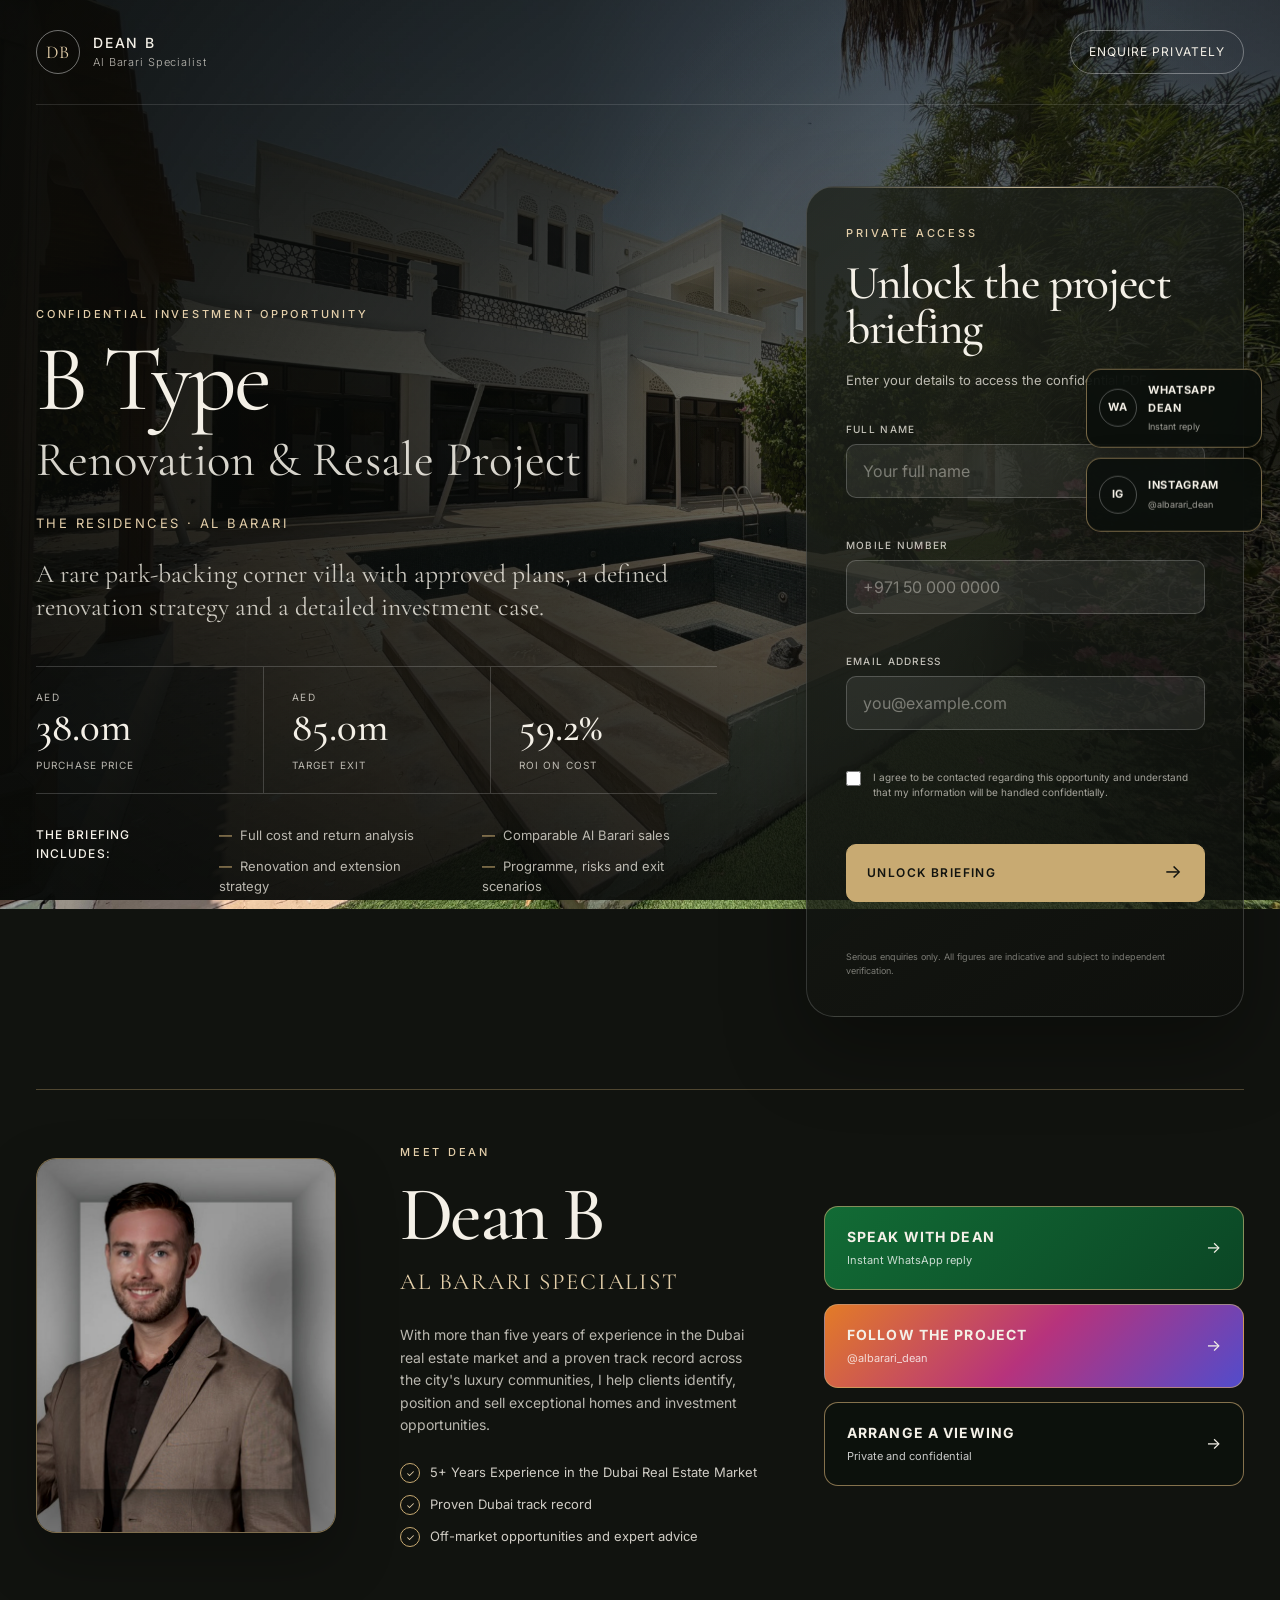
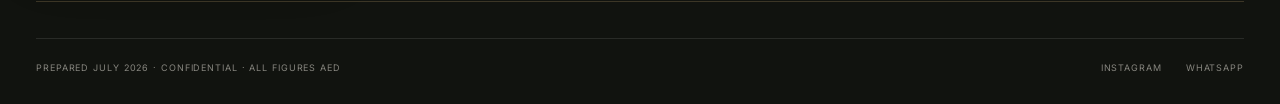
==== commit 29acd549: "Add files via upload Update Dean portrait and experience wording" ====
--- a/index.html
+++ b/index.html
@@ -247,13 +247,14 @@
           <h2 id="meet-dean-title">Dean B</h2>
           <p class="dean-role">Al Barari Specialist</p>
           <p class="dean-copy">
-            With more than five years of experience and a proven record across
-            Dubai's luxury property market, I help clients identify, position
-            and sell exceptional homes and investment opportunities.
+            With more than five years of experience in the Dubai real estate
+            market and a proven track record across the city's luxury
+            communities, I help clients identify, position and sell
+            exceptional homes and investment opportunities.
           </p>
 
           <ul class="dean-points">
-            <li>5+ years' experience in Al Barari</li>
+            <li>5+ Years Experience in the Dubai Real Estate Market</li>
             <li>Proven Dubai track record</li>
             <li>Off-market opportunities and expert advice</li>
           </ul>
--- a/style.css
+++ b/style.css
@@ -986,7 +986,8 @@
   width: 100%;
   height: 100%;
   object-fit: cover;
-  object-position: center 30%;
+  object-position: center 24%;
+  filter: brightness(0.92) contrast(1.06) saturate(0.94);
 }
 
 .dean-profile h2 {
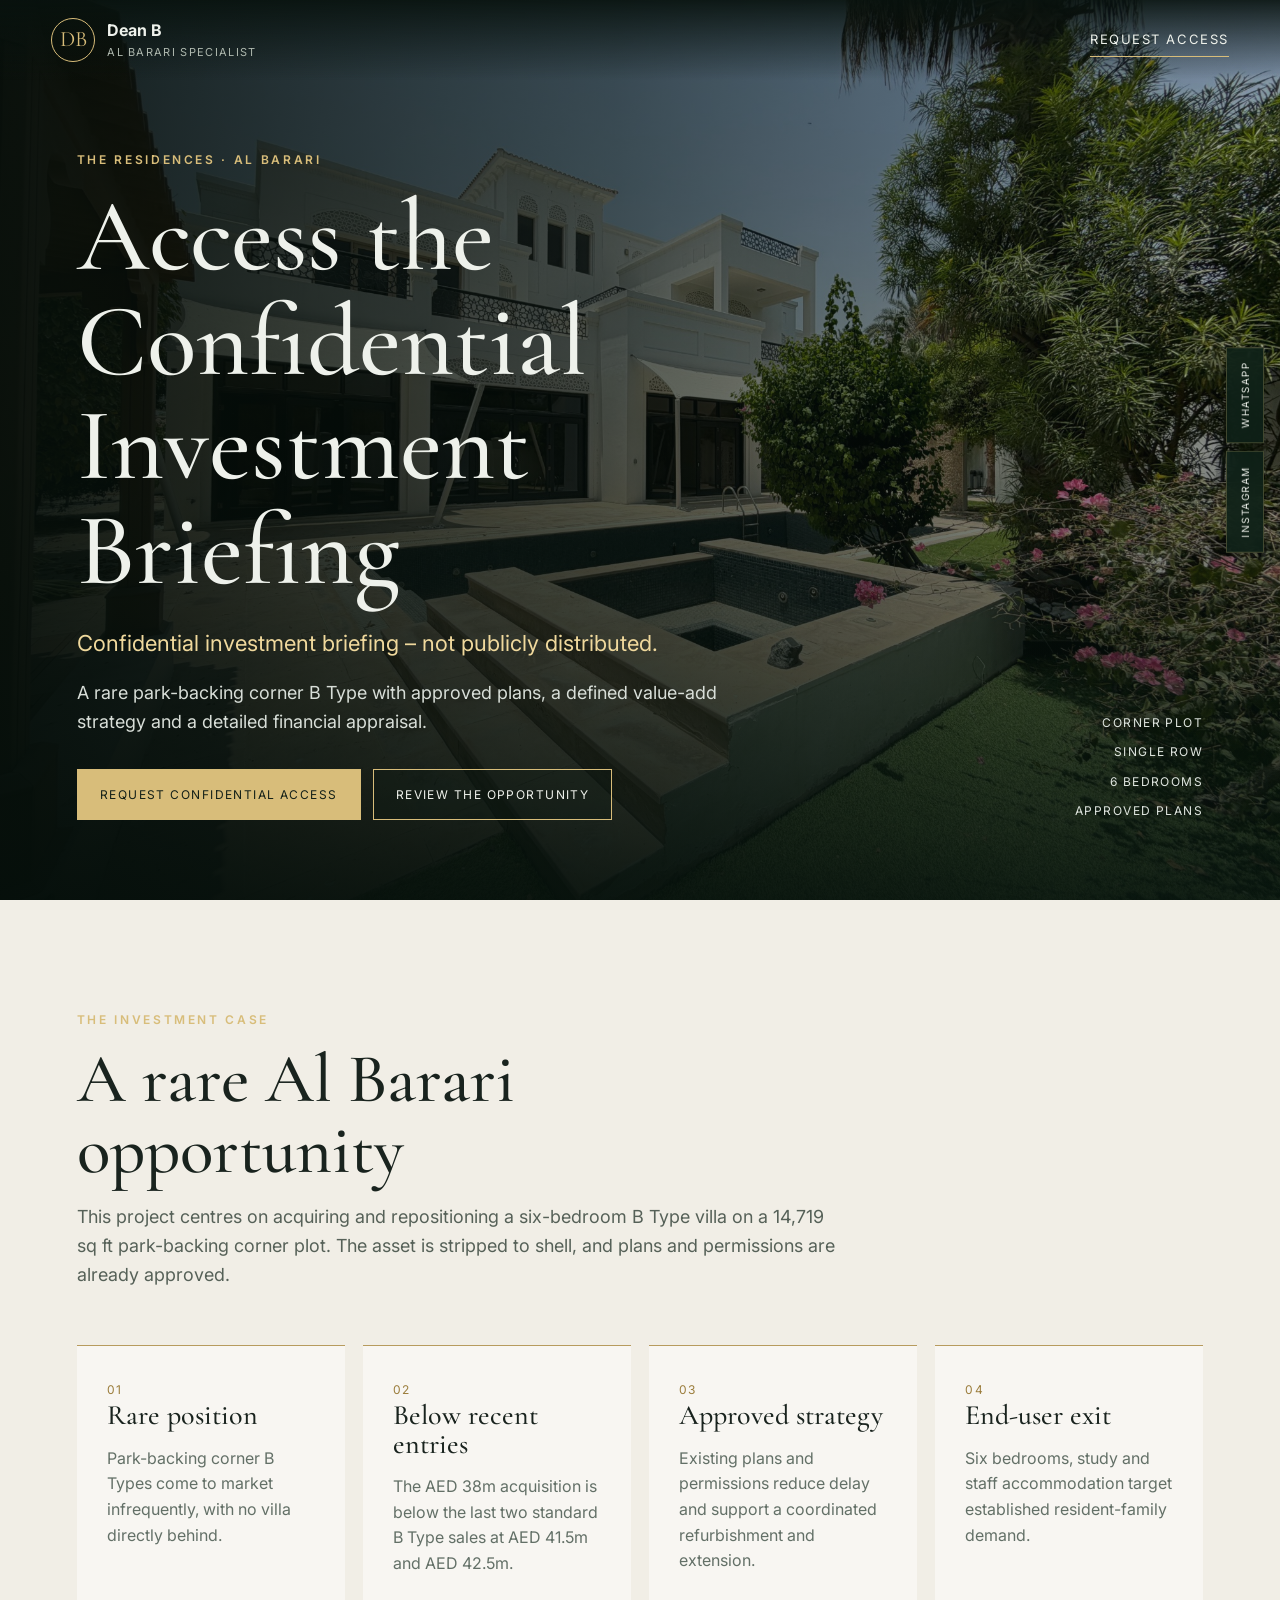
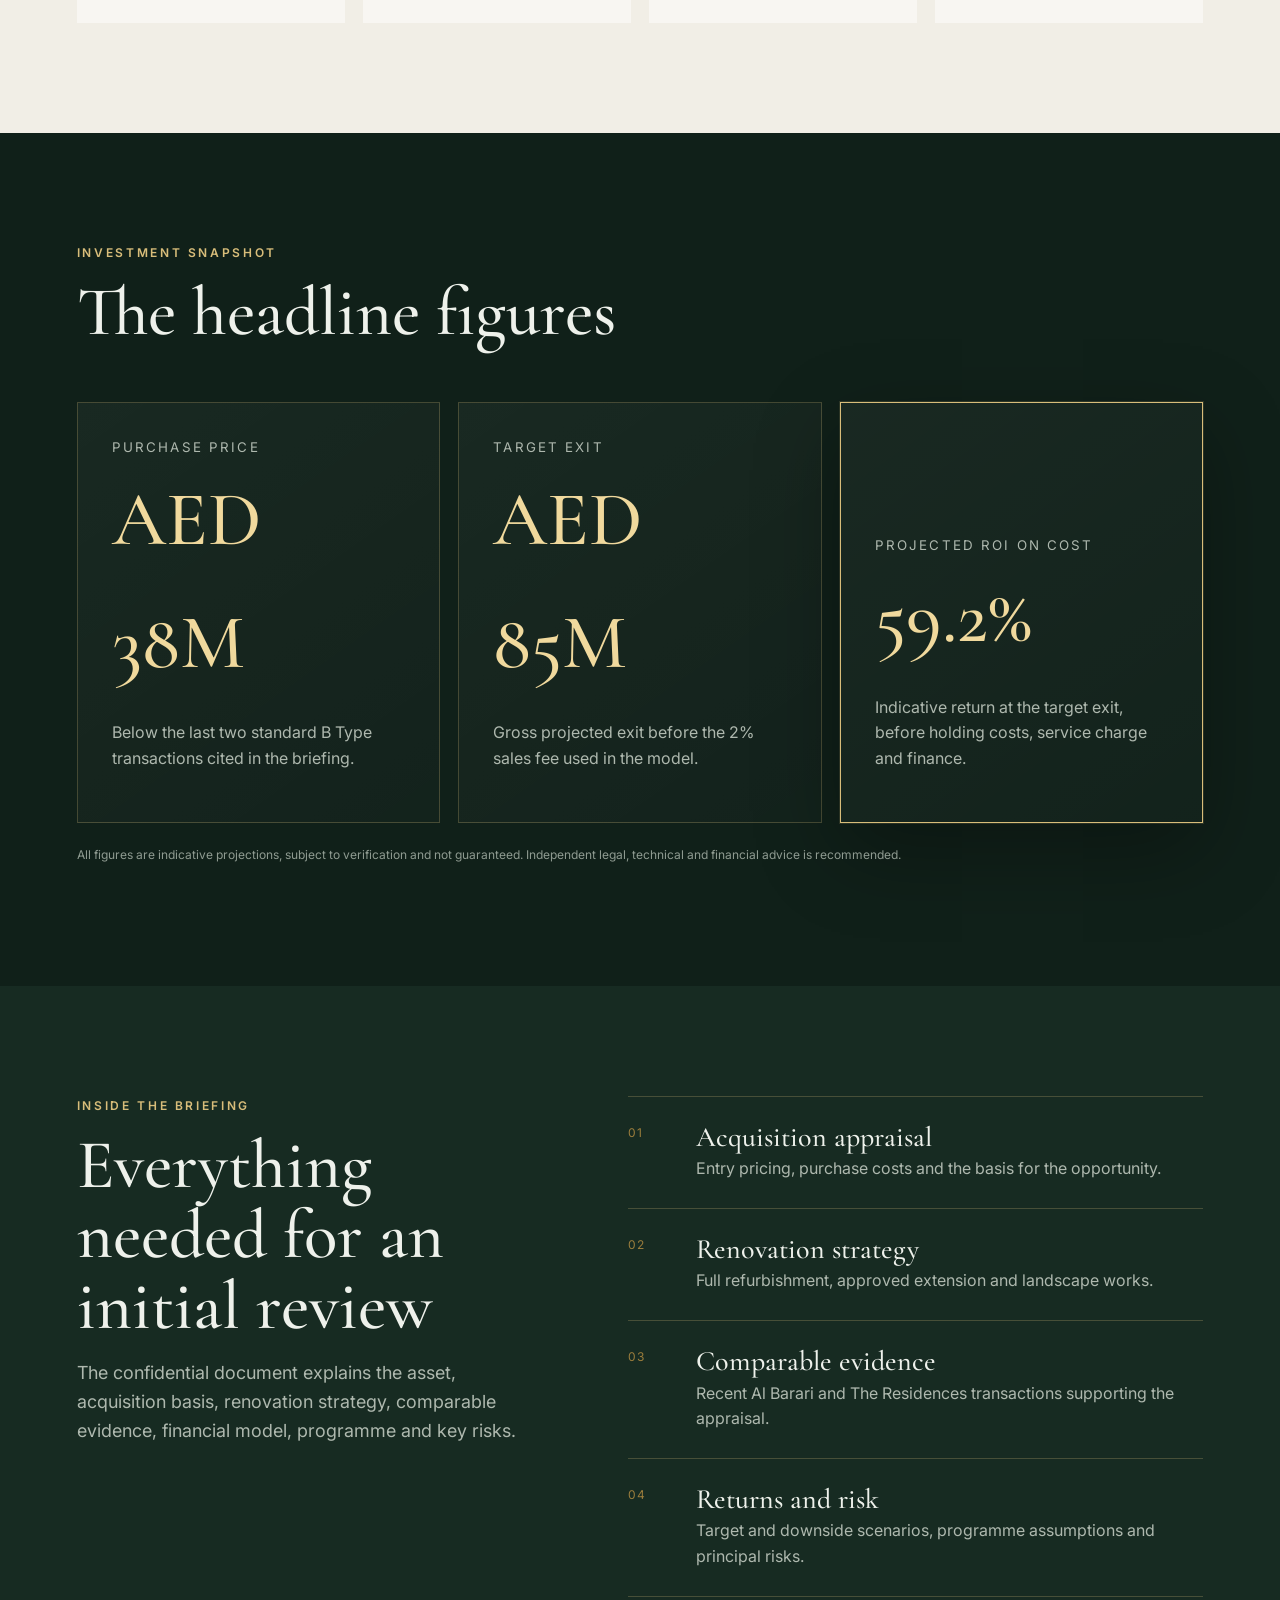
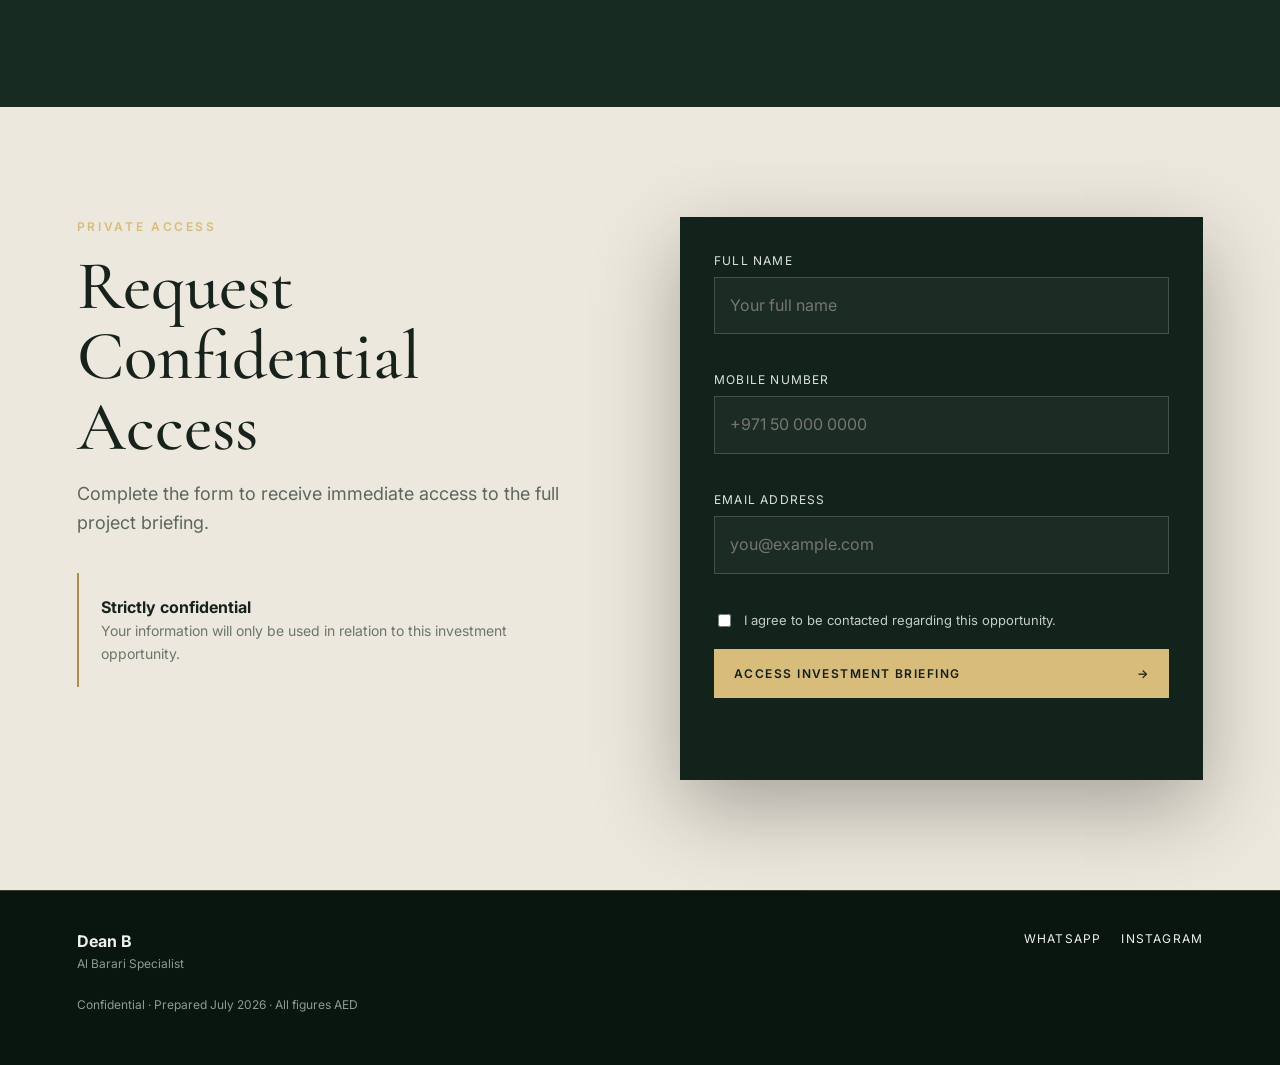
==== commit 1c5a92a3: "Add files via upload Version 2.0" ====
--- a/index.html
+++ b/index.html
@@ -1,328 +1,161 @@
-<!DOCTYPE html>
+<!doctype html>
 <html lang="en">
 <head>
-  <meta charset="UTF-8">
-  <meta name="viewport" content="width=device-width, initial-scale=1.0">
-  <meta name="theme-color" content="#11130f">
-
-  <title>B Type Renovation Project | The Residences, Al Barari</title>
-  <meta
-    name="description"
-    content="Register to access the confidential investment briefing for a B Type renovation and resale opportunity in The Residences, Al Barari."
-  >
-  <meta name="robots" content="index, follow">
-
-  <meta property="og:title" content="B Type Renovation Project | Al Barari">
-  <meta
-    property="og:description"
-    content="Confidential investment opportunity in The Residences, Al Barari."
-  >
+  <meta charset="utf-8">
+  <meta name="viewport" content="width=device-width, initial-scale=1">
+  <meta name="theme-color" content="#102019">
+  <title>Confidential Al Barari Investment Briefing</title>
+  <meta name="description" content="Request confidential access to the B Type renovation and resale investment briefing in The Residences, Al Barari.">
+  <meta property="og:title" content="Confidential Al Barari Investment Opportunity">
+  <meta property="og:description" content="A park-backing corner B Type with approved plans, a defined renovation strategy and detailed financial appraisal.">
   <meta property="og:type" content="website">
   <meta property="og:image" content="images/hero.jpg">
-
   <link rel="preconnect" href="https://fonts.googleapis.com">
   <link rel="preconnect" href="https://fonts.gstatic.com" crossorigin>
-  <link
-    href="https://fonts.googleapis.com/css2?family=Cormorant+Garamond:wght@400;500;600&family=Inter:wght@300;400;500;600&display=swap"
-    rel="stylesheet"
-  >
+  <link href="https://fonts.googleapis.com/css2?family=Cormorant+Garamond:wght@500;600&family=Inter:wght@300;400;500;600&display=swap" rel="stylesheet">
   <link rel="stylesheet" href="style.css">
+
+  <!-- Meta Pixel Code -->
+  <script>
+  !function(f,b,e,v,n,t,s)
+  {if(f.fbq)return;n=f.fbq=function(){n.callMethod?
+  n.callMethod.apply(n,arguments):n.queue.push(arguments)};
+  if(!f._fbq)f._fbq=n;n.push=n;n.loaded=!0;n.version='2.0';
+  n.queue=[];t=b.createElement(e);t.async=!0;
+  t.src=v;s=b.getElementsByTagName(e)[0];
+  s.parentNode.insertBefore(t,s)}(window, document,'script',
+  'https://connect.facebook.net/en_US/fbevents.js');
+  fbq('init', '1545756273663052');
+  fbq('track', 'PageView');
+  </script>
+  <noscript><img height="1" width="1" style="display:none"
+  src="https://www.facebook.com/tr?id=1545756273663052&ev=PageView&noscript=1"
+  alt=""></noscript>
+  <!-- End Meta Pixel Code -->
 </head>
+<body>
+  <header class="nav">
+    <a class="brand" href="#top" aria-label="Dean B, Al Barari Specialist">
+      <span class="brand-mark">DB</span>
+      <span><strong>Dean B</strong><small>Al Barari Specialist</small></span>
+    </a>
+    <a class="nav-link" href="#access">Request access</a>
+  </header>
 
-<body>
-  <div class="site-shell">
-    <div class="background" aria-hidden="true"></div>
-    <div class="background-overlay" aria-hidden="true"></div>
-
-    <header class="topbar">
-      <a class="brand" href="#top" aria-label="Dean B, Al Barari Specialist">
-        <span class="brand-mark">DB</span>
-        <span class="brand-text">
-          <strong>Dean B</strong>
-          <small>Al Barari Specialist</small>
-        </span>
-      </a>
-
-      <a
-        class="topbar-contact"
-        href="https://wa.me/971504674850?text=Hi%20Dean%2C%20I%27d%20like%20to%20discuss%20the%20B%20Type%20renovation%20project."
-        target="_blank"
-        rel="noopener noreferrer"
-      >
-        Enquire privately
-      </a>
-    </header>
-
-    <main id="top" class="hero">
-      <section class="hero-copy" aria-labelledby="page-title">
-        <p class="eyebrow">Confidential investment opportunity</p>
-
-        <h1 id="page-title">
-          B Type
-          <span>Renovation &amp; Resale Project</span>
-        </h1>
-
-        <p class="location">The Residences · Al Barari</p>
-
-        <p class="summary">
-          A rare park-backing corner villa with approved plans, a defined
-          renovation strategy and a detailed investment case.
-        </p>
-
-        <div class="metrics" aria-label="Headline project figures">
-          <article class="metric">
-            <span>AED</span>
-            <strong>38.0m</strong>
-            <small>Purchase price</small>
-          </article>
-
-          <article class="metric">
-            <span>AED</span>
-            <strong>85.0m</strong>
-            <small>Target exit</small>
-          </article>
-
-          <article class="metric">
-            <span></span>
-            <strong>59.2%</strong>
-            <small>ROI on cost</small>
-          </article>
+  <main id="top">
+    <section class="hero">
+      <div class="hero-image" aria-hidden="true"></div>
+      <div class="hero-shade" aria-hidden="true"></div>
+      <div class="hero-content reveal">
+        <p class="eyebrow">The Residences · Al Barari</p>
+        <h1>Access the Confidential Investment Briefing</h1>
+        <p class="confidential-line">Confidential investment briefing – not publicly distributed.</p>
+        <p class="hero-summary">A rare park-backing corner B Type with approved plans, a defined value-add strategy and a detailed financial appraisal.</p>
+        <div class="hero-actions">
+          <a class="button primary" href="#access">Request confidential access</a>
+          <a class="button secondary" href="#opportunity">Review the opportunity</a>
         </div>
-
-        <div class="briefing-includes">
-          <p>The briefing includes:</p>
-          <ul>
-            <li>Full cost and return analysis</li>
-            <li>Comparable Al Barari sales</li>
-            <li>Renovation and extension strategy</li>
-            <li>Programme, risks and exit scenarios</li>
-          </ul>
-        </div>
-      </section>
-
-      <section class="form-panel" aria-labelledby="form-title">
-        <div class="form-card">
-          <p class="form-kicker">Private access</p>
-          <h2 id="form-title">Unlock the project briefing</h2>
-          <p class="form-intro">
-            Enter your details to access the confidential PDF.
-          </p>
-
-          <form
-            id="lead-form"
-            action="https://formspree.io/f/mvzeypjz"
-            method="POST"
-            novalidate
-          >
-            <div class="field">
-              <label for="name">Full name</label>
-              <input
-                id="name"
-                name="name"
-                type="text"
-                autocomplete="name"
-                placeholder="Your full name"
-                required
-              >
-              <span class="field-error" data-error-for="name"></span>
-            </div>
-
-            <div class="field">
-              <label for="mobile">Mobile number</label>
-              <input
-                id="mobile"
-                name="mobile"
-                type="tel"
-                autocomplete="tel"
-                inputmode="tel"
-                placeholder="+971 50 000 0000"
-                required
-              >
-              <span class="field-error" data-error-for="mobile"></span>
-            </div>
-
-            <div class="field">
-              <label for="email">Email address</label>
-              <input
-                id="email"
-                name="email"
-                type="email"
-                autocomplete="email"
-                inputmode="email"
-                placeholder="you@example.com"
-                required
-              >
-              <span class="field-error" data-error-for="email"></span>
-            </div>
-
-            <input
-              type="text"
-              name="_gotcha"
-              tabindex="-1"
-              autocomplete="off"
-              class="honeypot"
-              aria-hidden="true"
-            >
-
-            <input
-              type="hidden"
-              name="_subject"
-              value="New lead: Al Barari B Type Renovation Project"
-            >
-
-            <input
-              type="hidden"
-              name="campaign"
-              value="B Type Renovation Project - Al Barari"
-            >
-
-            <label class="consent">
-              <input id="consent" name="consent" type="checkbox" required>
-              <span>
-                I agree to be contacted regarding this opportunity and
-                understand that my information will be handled confidentially.
-              </span>
-            </label>
-            <span class="field-error consent-error" data-error-for="consent"></span>
-
-            <button id="submit-button" type="submit">
-              <span class="button-label">Unlock briefing</span>
-              <span class="button-icon" aria-hidden="true">→</span>
-            </button>
-
-            <p id="form-status" class="form-status" role="status" aria-live="polite"></p>
-          </form>
-
-          <p class="privacy-note">
-            Serious enquiries only. All figures are indicative and subject to
-            independent verification.
-          </p>
-        </div>
-      </section>
-    </main>
-
-
-    <aside class="floating-social" aria-label="Contact Dean">
-      <a
-        class="floating-social-link whatsapp"
-        href="https://wa.me/971504674850?text=Hi%20Dean%2C%20I%27d%20like%20to%20discuss%20the%20B%20Type%20renovation%20project."
-        target="_blank"
-        rel="noopener noreferrer"
-      >
-        <span class="social-icon" aria-hidden="true">WA</span>
-        <span>
-          <strong>WhatsApp Dean</strong>
-          <small>Instant reply</small>
-        </span>
-      </a>
-
-      <a
-        class="floating-social-link instagram"
-        href="https://www.instagram.com/albarari_dean/"
-        target="_blank"
-        rel="noopener noreferrer"
-      >
-        <span class="social-icon" aria-hidden="true">IG</span>
-        <span>
-          <strong>Instagram</strong>
-          <small>@albarari_dean</small>
-        </span>
-      </a>
-    </aside>
-
-
-    <section class="meet-dean" aria-labelledby="meet-dean-title">
-      <div class="meet-dean-inner">
-        <div class="dean-photo-wrap">
-          <img
-            src="images/dean.jpg"
-            alt="Dean B, Al Barari specialist"
-            class="dean-photo"
-            loading="lazy"
-          >
-        </div>
-
-        <div class="dean-profile">
-          <p class="eyebrow">Meet Dean</p>
-          <h2 id="meet-dean-title">Dean B</h2>
-          <p class="dean-role">Al Barari Specialist</p>
-          <p class="dean-copy">
-            With more than five years of experience in the Dubai real estate
-            market and a proven track record across the city's luxury
-            communities, I help clients identify, position and sell
-            exceptional homes and investment opportunities.
-          </p>
-
-          <ul class="dean-points">
-            <li>5+ Years Experience in the Dubai Real Estate Market</li>
-            <li>Proven Dubai track record</li>
-            <li>Off-market opportunities and expert advice</li>
-          </ul>
-        </div>
-
-        <div class="dean-actions">
-          <a
-            class="dean-action whatsapp-action"
-            href="https://wa.me/971504674850?text=Hi%20Dean%2C%20I%27d%20like%20to%20discuss%20the%20B%20Type%20renovation%20project."
-            target="_blank"
-            rel="noopener noreferrer"
-          >
-            <span>
-              <strong>Speak with Dean</strong>
-              <small>Instant WhatsApp reply</small>
-            </span>
-            <span aria-hidden="true">→</span>
-          </a>
-
-          <a
-            class="dean-action instagram-action"
-            href="https://www.instagram.com/albarari_dean/"
-            target="_blank"
-            rel="noopener noreferrer"
-          >
-            <span>
-              <strong>Follow the project</strong>
-              <small>@albarari_dean</small>
-            </span>
-            <span aria-hidden="true">→</span>
-          </a>
-
-          <a
-            class="dean-action viewing-action"
-            href="https://wa.me/971504674850?text=Hi%20Dean%2C%20I%27d%20like%20to%20arrange%20a%20private%20viewing%20for%20the%20B%20Type%20project."
-            target="_blank"
-            rel="noopener noreferrer"
-          >
-            <span>
-              <strong>Arrange a viewing</strong>
-              <small>Private and confidential</small>
-            </span>
-            <span aria-hidden="true">→</span>
-          </a>
-        </div>
+      </div>
+      <div class="hero-facts reveal">
+        <span>Corner plot</span><span>Single row</span><span>6 bedrooms</span><span>Approved plans</span>
       </div>
     </section>
 
-    <footer class="footer">
-      <p>Prepared July 2026 · Confidential · All figures AED</p>
-      <div class="footer-links">
-        <a
-          href="https://www.instagram.com/albarari_dean/"
-          target="_blank"
-          rel="noopener noreferrer"
-        >
-          Instagram
-        </a>
-        <a
-          href="https://wa.me/971504674850"
-          target="_blank"
-          rel="noopener noreferrer"
-        >
-          WhatsApp
-        </a>
+    <section id="opportunity" class="section intro-section">
+      <div class="section-heading reveal">
+        <p class="eyebrow">The investment case</p>
+        <h2>A rare Al Barari opportunity</h2>
+        <p>This project centres on acquiring and repositioning a six-bedroom B Type villa on a 14,719 sq ft park-backing corner plot. The asset is stripped to shell, and plans and permissions are already approved.</p>
       </div>
-    </footer>
-  </div>
+      <div class="feature-grid">
+        <article class="feature-card reveal"><span>01</span><h3>Rare position</h3><p>Park-backing corner B Types come to market infrequently, with no villa directly behind.</p></article>
+        <article class="feature-card reveal"><span>02</span><h3>Below recent entries</h3><p>The AED 38m acquisition is below the last two standard B Type sales at AED 41.5m and AED 42.5m.</p></article>
+        <article class="feature-card reveal"><span>03</span><h3>Approved strategy</h3><p>Existing plans and permissions reduce delay and support a coordinated refurbishment and extension.</p></article>
+        <article class="feature-card reveal"><span>04</span><h3>End-user exit</h3><p>Six bedrooms, study and staff accommodation target established resident-family demand.</p></article>
+      </div>
+    </section>
+
+    <section class="section metrics-section">
+      <div class="section-heading reveal">
+        <p class="eyebrow">Investment snapshot</p>
+        <h2>The headline figures</h2>
+      </div>
+      <div class="metric-grid">
+        <article class="metric-card reveal"><small>Purchase price</small><strong>AED 38M</strong><p>Below the last two standard B Type transactions cited in the briefing.</p></article>
+        <article class="metric-card reveal"><small>Target exit</small><strong>AED 85M</strong><p>Gross projected exit before the 2% sales fee used in the model.</p></article>
+        <article class="metric-card highlight reveal"><small>Projected ROI on cost</small><strong>59.2%</strong><p>Indicative return at the target exit, before holding costs, service charge and finance.</p></article>
+      </div>
+      <p class="disclaimer reveal">All figures are indicative projections, subject to verification and not guaranteed. Independent legal, technical and financial advice is recommended.</p>
+    </section>
+
+    <section class="section briefing-section">
+      <div class="briefing-copy reveal">
+        <p class="eyebrow">Inside the briefing</p>
+        <h2>Everything needed for an initial review</h2>
+        <p>The confidential document explains the asset, acquisition basis, renovation strategy, comparable evidence, financial model, programme and key risks.</p>
+      </div>
+      <div class="briefing-list">
+        <article class="briefing-item reveal"><span>01</span><div><h3>Acquisition appraisal</h3><p>Entry pricing, purchase costs and the basis for the opportunity.</p></div></article>
+        <article class="briefing-item reveal"><span>02</span><div><h3>Renovation strategy</h3><p>Full refurbishment, approved extension and landscape works.</p></div></article>
+        <article class="briefing-item reveal"><span>03</span><div><h3>Comparable evidence</h3><p>Recent Al Barari and The Residences transactions supporting the appraisal.</p></div></article>
+        <article class="briefing-item reveal"><span>04</span><div><h3>Returns and risk</h3><p>Target and downside scenarios, programme assumptions and principal risks.</p></div></article>
+      </div>
+    </section>
+
+    <section id="access" class="section access-section">
+      <div class="access-copy reveal">
+        <p class="eyebrow">Private access</p>
+        <h2>Request Confidential Access</h2>
+        <p>Complete the form to receive immediate access to the full project briefing.</p>
+        <div class="access-note">
+          <strong>Strictly confidential</strong>
+          <span>Your information will only be used in relation to this investment opportunity.</span>
+        </div>
+      </div>
+
+      <form id="lead-form" class="lead-form reveal" action="https://formspree.io/f/mvzeypjz" method="POST" novalidate>
+        <div class="field">
+          <label for="name">Full name</label>
+          <input id="name" name="name" type="text" autocomplete="name" placeholder="Your full name" required>
+          <span class="field-error" data-error-for="name"></span>
+        </div>
+        <div class="field">
+          <label for="mobile">Mobile number</label>
+          <input id="mobile" name="mobile" type="tel" autocomplete="tel" inputmode="tel" placeholder="+971 50 000 0000" required>
+          <span class="field-error" data-error-for="mobile"></span>
+        </div>
+        <div class="field">
+          <label for="email">Email address</label>
+          <input id="email" name="email" type="email" autocomplete="email" inputmode="email" placeholder="you@example.com" required>
+          <span class="field-error" data-error-for="email"></span>
+        </div>
+        <input class="honeypot" type="text" name="_gotcha" tabindex="-1" autocomplete="off" aria-hidden="true">
+        <input type="hidden" name="_subject" value="New lead: Al Barari B Type Renovation Project">
+        <input type="hidden" name="campaign" value="B Type Renovation Project - Version 2">
+        <label class="consent">
+          <input id="consent" name="consent" type="checkbox" required>
+          <span>I agree to be contacted regarding this opportunity.</span>
+        </label>
+        <span class="field-error consent-error" data-error-for="consent"></span>
+        <button id="submit-button" type="submit"><span class="button-label">Access investment briefing</span><span>→</span></button>
+        <p id="form-status" class="form-status" role="status" aria-live="polite"></p>
+      </form>
+    </section>
+  </main>
+
+  <aside class="floating-contact" aria-label="Contact Dean">
+    <a href="https://wa.me/971504674850?text=Hi%20Dean%2C%20I%27d%20like%20to%20discuss%20the%20B%20Type%20renovation%20project." target="_blank" rel="noopener noreferrer">WhatsApp</a>
+    <a href="https://www.instagram.com/albarari_dean/" target="_blank" rel="noopener noreferrer">Instagram</a>
+  </aside>
+
+  <footer>
+    <div><strong>Dean B</strong><span>Al Barari Specialist</span></div>
+    <div class="footer-links">
+      <a href="https://wa.me/971504674850" target="_blank" rel="noopener noreferrer">WhatsApp</a>
+      <a href="https://www.instagram.com/albarari_dean/" target="_blank" rel="noopener noreferrer">Instagram</a>
+    </div>
+    <p>Confidential · Prepared July 2026 · All figures AED</p>
+  </footer>
 
   <script src="script.js"></script>
 </body>
--- a/style.css
+++ b/style.css
@@ -1,1172 +1,40 @@
-/* -------------------------------------------------------
-   Al Barari B Type Renovation Project
-   Luxury lead-capture microsite
--------------------------------------------------------- */
-
-:root {
-  --ink: #11130f;
-  --ink-soft: #1b1e18;
-  --cream: #f4f0e7;
-  --cream-muted: rgba(244, 240, 231, 0.74);
-  --white: #ffffff;
-  --gold: #c8aa72;
-  --gold-light: #e4cfaa;
-  --line: rgba(255, 255, 255, 0.18);
-  --glass: rgba(18, 21, 17, 0.72);
-  --glass-strong: rgba(13, 15, 12, 0.88);
-  --danger: #ffd1cc;
-  --success: #d5e7ce;
-  --shadow: 0 30px 80px rgba(0, 0, 0, 0.34);
-  --radius-large: 28px;
-  --radius-medium: 16px;
-  --transition: 220ms ease;
+:root{
+  --ink:#eef1eb;--muted:#aeb8ae;--gold:#d8bd7a;--gold2:#f0d99d;
+  --green:#102019;--green2:#172b22;--panel:#1b2f26;--line:rgba(216,189,122,.25);
+  --shadow:0 28px 80px rgba(0,0,0,.3)
 }
-
-*,
-*::before,
-*::after {
-  box-sizing: border-box;
+*{box-sizing:border-box}
+html{scroll-behavior:smooth}
+body{margin:0;background:var(--green);color:var(--ink);font-family:Inter,Arial,sans-serif;line-height:1.6}
+a{color:inherit;text-decoration:none}
+.nav{position:fixed;inset:0 0 auto;z-index:30;display:flex;justify-content:space-between;align-items:center;padding:18px clamp(20px,4vw,64px);background:linear-gradient(to bottom,rgba(8,18,14,.9),transparent)}
+.brand{display:flex;gap:12px;align-items:center}.brand-mark{display:grid;place-items:center;width:44px;height:44px;border:1px solid var(--gold);border-radius:50%;font-family:"Cormorant Garamond";font-size:22px;color:var(--gold)}
+.brand strong,.brand small{display:block}.brand small{color:var(--muted);font-size:11px;letter-spacing:.12em;text-transform:uppercase}
+.nav-link{border-bottom:1px solid var(--gold);padding:6px 0;font-size:13px;text-transform:uppercase;letter-spacing:.12em}
+.hero{position:relative;min-height:100vh;display:flex;align-items:flex-end;padding:150px clamp(22px,6vw,90px) 80px;overflow:hidden}
+.hero-image{position:absolute;inset:0;background:url("images/hero.jpg") center/cover no-repeat;transform:scale(1.02)}
+.hero-shade{position:absolute;inset:0;background:linear-gradient(90deg,rgba(5,14,10,.92) 0%,rgba(5,14,10,.68) 48%,rgba(5,14,10,.3) 100%),linear-gradient(0deg,rgba(8,22,16,.88),transparent 50%)}
+.hero-content{position:relative;z-index:2;max-width:780px}
+.eyebrow{margin:0 0 15px;color:var(--gold);font-size:12px;font-weight:600;letter-spacing:.22em;text-transform:uppercase}
+h1,h2,h3{font-family:"Cormorant Garamond",Georgia,serif;margin:0;line-height:1.02;font-weight:500}
+h1{font-size:clamp(54px,8vw,108px);max-width:900px}h2{font-size:clamp(42px,5.4vw,72px)}h3{font-size:28px}
+.confidential-line{font-size:clamp(17px,2vw,22px);color:var(--gold2);margin:24px 0 10px}
+.hero-summary{max-width:650px;color:#d8ded8;font-size:18px}
+.hero-actions{display:flex;gap:12px;flex-wrap:wrap;margin-top:32px}.button{padding:15px 22px;border:1px solid var(--gold);font-size:12px;text-transform:uppercase;letter-spacing:.12em;transition:.25s}.primary{background:var(--gold);color:#132018}.secondary{background:rgba(10,25,18,.3)}.button:hover{transform:translateY(-2px);background:var(--gold2);color:#132018}
+.hero-facts{position:absolute;z-index:2;right:clamp(22px,6vw,90px);bottom:80px;display:grid;gap:10px;text-align:right;color:#dfe5df}.hero-facts span{font-size:12px;letter-spacing:.12em;text-transform:uppercase}
+.section{padding:110px clamp(22px,6vw,90px)}
+.intro-section{background:#f1eee6;color:#19231e}.section-heading{max-width:760px;margin-bottom:55px}.section-heading p:last-child{font-size:18px;color:#566158}.feature-grid{display:grid;grid-template-columns:repeat(4,1fr);gap:18px}.feature-card{padding:30px;border-top:1px solid #b79b5e;background:rgba(255,255,255,.45)}.feature-card>span,.briefing-item>span{color:#9b7d3c;font-size:12px;letter-spacing:.12em}.feature-card p{color:#637067}
+.metrics-section{background:var(--green)}.metric-grid{display:grid;grid-template-columns:repeat(3,1fr);gap:18px}.metric-card{min-height:270px;padding:34px;border:1px solid var(--line);background:linear-gradient(145deg,rgba(255,255,255,.04),rgba(255,255,255,.01));display:flex;flex-direction:column;justify-content:flex-end}.metric-card small{text-transform:uppercase;letter-spacing:.16em;color:var(--muted)}.metric-card strong{font-family:"Cormorant Garamond";font-size:clamp(48px,6vw,78px);font-weight:500;color:var(--gold2)}.metric-card p{color:var(--muted)}.metric-card.highlight{border-color:var(--gold);box-shadow:0 0 0 1px rgba(216,189,122,.15),var(--shadow)}.disclaimer{margin-top:22px;color:#8f9b91;font-size:12px;max-width:900px}
+.briefing-section{display:grid;grid-template-columns:.9fr 1.1fr;gap:80px;background:var(--green2)}.briefing-copy p:last-child{color:var(--muted);font-size:18px}.briefing-list{border-top:1px solid var(--line)}.briefing-item{display:grid;grid-template-columns:50px 1fr;gap:18px;padding:26px 0;border-bottom:1px solid var(--line)}.briefing-item p{margin:5px 0 0;color:var(--muted)}
+.access-section{display:grid;grid-template-columns:1fr 1fr;gap:80px;align-items:start;background:#ece8dd;color:#16221b}.access-copy>p:nth-of-type(2){font-size:18px;color:#5d675f}.access-note{margin-top:35px;padding:22px;border-left:2px solid #ae8d49}.access-note span,.access-note strong{display:block}.access-note span{color:#6c756e;font-size:14px}
+.lead-form{background:#11231b;color:var(--ink);padding:34px;box-shadow:var(--shadow)}.field{margin-bottom:18px}.field label{display:block;margin-bottom:7px;color:#dce3dc;font-size:12px;text-transform:uppercase;letter-spacing:.1em}.field input{width:100%;padding:15px;border:1px solid rgba(255,255,255,.18);background:rgba(255,255,255,.04);color:#fff;font:inherit;outline:none}.field input:focus{border-color:var(--gold);box-shadow:0 0 0 3px rgba(216,189,122,.12)}.field-error{display:block;min-height:18px;color:#ffb4a8;font-size:12px}.consent{display:flex;gap:10px;align-items:flex-start;font-size:13px;color:#c5cec6}.consent input{margin-top:4px}.lead-form button{width:100%;display:flex;justify-content:space-between;padding:17px 20px;border:0;background:var(--gold);color:#132018;font:600 12px Inter;text-transform:uppercase;letter-spacing:.12em;cursor:pointer;transition:.25s}.lead-form button:hover{background:var(--gold2)}.lead-form button:disabled{opacity:.65;cursor:wait}.form-status{min-height:22px;font-size:13px}.honeypot{position:absolute!important;left:-9999px!important}
+.floating-contact{position:fixed;right:16px;top:50%;z-index:25;display:grid;gap:8px;transform:translateY(-50%)}.floating-contact a{writing-mode:vertical-rl;transform:rotate(180deg);padding:14px 10px;background:rgba(14,34,25,.88);border:1px solid var(--line);font-size:10px;letter-spacing:.15em;text-transform:uppercase;backdrop-filter:blur(10px)}
+footer{display:grid;grid-template-columns:1fr auto;gap:10px;padding:38px clamp(22px,6vw,90px);background:#09150f;border-top:1px solid var(--line)}footer span,footer p{display:block;color:#8f9a91;font-size:12px}.footer-links{display:flex;gap:20px}.footer-links a{font-size:12px;text-transform:uppercase;letter-spacing:.1em}
+.reveal{opacity:0;transform:translateY(20px);transition:opacity .7s ease,transform .7s ease}.reveal.visible{opacity:1;transform:none}
+@media(max-width:900px){
+ .hero{padding-top:130px;align-items:center}.hero-facts{display:none}.feature-grid,.metric-grid{grid-template-columns:1fr 1fr}.briefing-section,.access-section{grid-template-columns:1fr;gap:45px}.floating-contact{display:none}
 }
-
-html {
-  min-height: 100%;
-  scroll-behavior: smooth;
+@media(max-width:620px){
+ .nav{padding:14px 18px}.brand small{display:none}.nav-link{font-size:10px}.hero{min-height:92vh;padding:120px 20px 55px}.hero-summary{font-size:16px}.hero-actions{display:grid}.button{text-align:center}.section{padding:75px 20px}.feature-grid,.metric-grid{grid-template-columns:1fr}.metric-card{min-height:220px}.lead-form{padding:24px}footer{grid-template-columns:1fr}.footer-links{margin-top:10px}
 }
-
-body {
-  min-height: 100vh;
-  margin: 0;
-  background: var(--ink);
-  color: var(--cream);
-  font-family: "Inter", Arial, sans-serif;
-  font-size: 16px;
-  line-height: 1.6;
-  -webkit-font-smoothing: antialiased;
-}
-
-a {
-  color: inherit;
-  text-decoration: none;
-}
-
-button,
-input {
-  font: inherit;
-}
-
-button,
-a {
-  -webkit-tap-highlight-color: transparent;
-}
-
-.site-shell {
-  position: relative;
-  display: flex;
-  min-height: 100vh;
-  flex-direction: column;
-  overflow: hidden;
-  isolation: isolate;
-}
-
-.background {
-  position: fixed;
-  z-index: -3;
-  inset: 0;
-  background:
-    url("images/hero.jpg")
-    center center / cover
-    no-repeat;
-  transform: scale(1.02);
-}
-
-.background-overlay {
-  position: fixed;
-  z-index: -2;
-  inset: 0;
-  background:
-    linear-gradient(
-      90deg,
-      rgba(8, 10, 8, 0.9) 0%,
-      rgba(8, 10, 8, 0.7) 44%,
-      rgba(8, 10, 8, 0.42) 70%,
-      rgba(8, 10, 8, 0.58) 100%
-    ),
-    linear-gradient(
-      180deg,
-      rgba(8, 10, 8, 0.48) 0%,
-      rgba(8, 10, 8, 0.08) 48%,
-      rgba(8, 10, 8, 0.72) 100%
-    );
-}
-
-.background-overlay::after {
-  position: absolute;
-  inset: 0;
-  content: "";
-  background:
-    radial-gradient(
-      circle at 75% 35%,
-      rgba(200, 170, 114, 0.09),
-      transparent 34%
-    );
-}
-
-.topbar {
-  display: flex;
-  width: min(1440px, calc(100% - 72px));
-  margin: 0 auto;
-  padding: 30px 0;
-  align-items: center;
-  justify-content: space-between;
-  border-bottom: 1px solid rgba(255, 255, 255, 0.12);
-}
-
-.brand {
-  display: inline-flex;
-  align-items: center;
-  gap: 13px;
-}
-
-.brand-mark {
-  display: grid;
-  width: 44px;
-  height: 44px;
-  place-items: center;
-  border: 1px solid rgba(255, 255, 255, 0.42);
-  border-radius: 50%;
-  color: var(--gold-light);
-  font-family: "Cormorant Garamond", Georgia, serif;
-  font-size: 18px;
-  letter-spacing: 0.06em;
-}
-
-.brand-text {
-  display: flex;
-  flex-direction: column;
-  line-height: 1.2;
-}
-
-.brand-text strong {
-  font-size: 14px;
-  font-weight: 500;
-  letter-spacing: 0.13em;
-  text-transform: uppercase;
-}
-
-.brand-text small {
-  margin-top: 4px;
-  color: var(--cream-muted);
-  font-size: 11px;
-  font-weight: 300;
-  letter-spacing: 0.08em;
-}
-
-.topbar-contact {
-  padding: 11px 18px;
-  border: 1px solid rgba(255, 255, 255, 0.34);
-  border-radius: 999px;
-  font-size: 12px;
-  letter-spacing: 0.09em;
-  text-transform: uppercase;
-  transition:
-    border-color var(--transition),
-    background-color var(--transition),
-    color var(--transition);
-}
-
-.topbar-contact:hover,
-.topbar-contact:focus-visible {
-  border-color: var(--gold);
-  background: var(--gold);
-  color: var(--ink);
-  outline: none;
-}
-
-.hero {
-  display: grid;
-  width: min(1440px, calc(100% - 72px));
-  flex: 1;
-  grid-template-columns: minmax(0, 1.12fr) minmax(390px, 0.72fr);
-  gap: clamp(56px, 7vw, 120px);
-  margin: 0 auto;
-  padding: clamp(70px, 9vh, 126px) 0 72px;
-  align-items: center;
-}
-
-.hero-copy {
-  max-width: 780px;
-  animation: fade-up 800ms 80ms both;
-}
-
-.eyebrow,
-.form-kicker {
-  margin: 0 0 18px;
-  color: var(--gold-light);
-  font-size: 11px;
-  font-weight: 500;
-  letter-spacing: 0.25em;
-  text-transform: uppercase;
-}
-
-.hero h1 {
-  max-width: 790px;
-  margin: 0;
-  font-family: "Cormorant Garamond", Georgia, serif;
-  font-size: clamp(58px, 7.3vw, 112px);
-  font-weight: 400;
-  letter-spacing: -0.035em;
-  line-height: 0.83;
-  text-wrap: balance;
-}
-
-.hero h1 span {
-  display: block;
-  margin-top: 16px;
-  color: rgba(244, 240, 231, 0.88);
-  font-size: 0.52em;
-  letter-spacing: 0.005em;
-  line-height: 1.02;
-}
-
-.location {
-  margin: 28px 0 0;
-  color: var(--gold-light);
-  font-size: 13px;
-  letter-spacing: 0.19em;
-  text-transform: uppercase;
-}
-
-.summary {
-  max-width: 650px;
-  margin: 25px 0 0;
-  color: rgba(244, 240, 231, 0.82);
-  font-family: "Cormorant Garamond", Georgia, serif;
-  font-size: clamp(22px, 2vw, 31px);
-  font-weight: 400;
-  line-height: 1.28;
-}
-
-.metrics {
-  display: grid;
-  max-width: 690px;
-  grid-template-columns: repeat(3, minmax(0, 1fr));
-  margin-top: 42px;
-  border-top: 1px solid var(--line);
-  border-bottom: 1px solid var(--line);
-}
-
-.metric {
-  min-height: 118px;
-  padding: 22px 24px 20px 0;
-}
-
-.metric + .metric {
-  padding-left: 28px;
-  border-left: 1px solid var(--line);
-}
-
-.metric > span {
-  display: block;
-  min-height: 17px;
-  color: var(--cream-muted);
-  font-size: 10px;
-  letter-spacing: 0.13em;
-}
-
-.metric strong {
-  display: block;
-  margin-top: 1px;
-  font-family: "Cormorant Garamond", Georgia, serif;
-  font-size: clamp(32px, 3.2vw, 48px);
-  font-weight: 500;
-  line-height: 1;
-}
-
-.metric small {
-  display: block;
-  margin-top: 9px;
-  color: var(--cream-muted);
-  font-size: 10px;
-  letter-spacing: 0.11em;
-  text-transform: uppercase;
-}
-
-.briefing-includes {
-  display: grid;
-  max-width: 700px;
-  grid-template-columns: 155px 1fr;
-  gap: 28px;
-  margin-top: 31px;
-  color: var(--cream-muted);
-}
-
-.briefing-includes p {
-  margin: 0;
-  color: var(--cream);
-  font-size: 12px;
-  font-weight: 500;
-  letter-spacing: 0.09em;
-  text-transform: uppercase;
-}
-
-.briefing-includes ul {
-  display: grid;
-  grid-template-columns: repeat(2, minmax(0, 1fr));
-  gap: 10px 28px;
-  margin: 0;
-  padding: 0;
-  list-style: none;
-  font-size: 13px;
-}
-
-.briefing-includes li::before {
-  margin-right: 8px;
-  color: var(--gold);
-  content: "—";
-}
-
-.form-panel {
-  animation: fade-up 850ms 220ms both;
-}
-
-.form-card {
-  position: relative;
-  overflow: hidden;
-  padding: clamp(30px, 3vw, 48px);
-  border: 1px solid rgba(255, 255, 255, 0.16);
-  border-radius: var(--radius-large);
-  background:
-    linear-gradient(
-      145deg,
-      rgba(30, 34, 27, 0.82),
-      rgba(13, 15, 12, 0.74)
-    );
-  box-shadow: var(--shadow);
-  backdrop-filter: blur(22px);
-  -webkit-backdrop-filter: blur(22px);
-}
-
-.form-card::before {
-  position: absolute;
-  top: 0;
-  right: 0;
-  left: 0;
-  height: 1px;
-  content: "";
-  background:
-    linear-gradient(
-      90deg,
-      transparent,
-      rgba(228, 207, 170, 0.85),
-      transparent
-    );
-}
-
-.form-card h2 {
-  margin: 0;
-  font-family: "Cormorant Garamond", Georgia, serif;
-  font-size: clamp(38px, 3.7vw, 56px);
-  font-weight: 500;
-  letter-spacing: -0.025em;
-  line-height: 0.96;
-}
-
-.form-intro {
-  margin: 18px 0 30px;
-  color: var(--cream-muted);
-  font-size: 13px;
-}
-
-.field {
-  position: relative;
-  margin-top: 17px;
-}
-
-.field label {
-  display: block;
-  margin-bottom: 7px;
-  color: rgba(244, 240, 231, 0.78);
-  font-size: 10px;
-  font-weight: 500;
-  letter-spacing: 0.13em;
-  text-transform: uppercase;
-}
-
-.field input {
-  width: 100%;
-  height: 54px;
-  padding: 0 16px;
-  border: 1px solid rgba(255, 255, 255, 0.2);
-  border-radius: 10px;
-  background: rgba(255, 255, 255, 0.07);
-  color: var(--cream);
-  outline: none;
-  transition:
-    border-color var(--transition),
-    background-color var(--transition),
-    box-shadow var(--transition);
-}
-
-.field input::placeholder {
-  color: rgba(244, 240, 231, 0.41);
-}
-
-.field input:hover {
-  border-color: rgba(255, 255, 255, 0.34);
-}
-
-.field input:focus {
-  border-color: var(--gold);
-  background: rgba(255, 255, 255, 0.1);
-  box-shadow: 0 0 0 3px rgba(200, 170, 114, 0.12);
-}
-
-.field input[aria-invalid="true"] {
-  border-color: rgba(255, 161, 150, 0.8);
-}
-
-.field-error {
-  display: block;
-  min-height: 18px;
-  margin-top: 4px;
-  color: var(--danger);
-  font-size: 11px;
-}
-
-.consent {
-  display: grid;
-  grid-template-columns: 17px 1fr;
-  gap: 10px;
-  margin-top: 18px;
-  align-items: start;
-  color: rgba(244, 240, 231, 0.65);
-  cursor: pointer;
-  font-size: 10px;
-  line-height: 1.5;
-}
-
-.consent input {
-  width: 15px;
-  height: 15px;
-  margin: 1px 0 0;
-  accent-color: var(--gold);
-}
-
-.consent-error {
-  margin-left: 27px;
-}
-
-.honeypot {
-  position: absolute !important;
-  left: -9999px !important;
-  opacity: 0 !important;
-}
-
-#submit-button,
-.primary-action {
-  display: flex;
-  width: 100%;
-  min-height: 58px;
-  margin-top: 22px;
-  padding: 0 20px;
-  align-items: center;
-  justify-content: space-between;
-  border: 1px solid var(--gold);
-  border-radius: 10px;
-  background: var(--gold);
-  color: var(--ink);
-  cursor: pointer;
-  font-size: 12px;
-  font-weight: 600;
-  letter-spacing: 0.12em;
-  text-transform: uppercase;
-  transition:
-    transform var(--transition),
-    background-color var(--transition),
-    border-color var(--transition),
-    color var(--transition);
-}
-
-#submit-button:hover,
-#submit-button:focus-visible,
-.primary-action:hover,
-.primary-action:focus-visible {
-  transform: translateY(-2px);
-  border-color: var(--gold-light);
-  background: var(--gold-light);
-  outline: none;
-}
-
-#submit-button:disabled {
-  cursor: wait;
-  opacity: 0.72;
-  transform: none;
-}
-
-.button-icon {
-  font-size: 19px;
-  font-weight: 400;
-  transition: transform var(--transition);
-}
-
-#submit-button:hover .button-icon {
-  transform: translateX(4px);
-}
-
-.form-status {
-  min-height: 22px;
-  margin: 12px 0 0;
-  color: var(--success);
-  font-size: 12px;
-}
-
-.form-status.is-error {
-  color: var(--danger);
-}
-
-.privacy-note {
-  margin: 14px 0 0;
-  color: rgba(244, 240, 231, 0.47);
-  font-size: 9px;
-  line-height: 1.55;
-}
-
-.footer {
-  display: flex;
-  width: min(1440px, calc(100% - 72px));
-  margin: auto auto 0;
-  padding: 22px 0 28px;
-  align-items: center;
-  justify-content: space-between;
-  border-top: 1px solid rgba(255, 255, 255, 0.1);
-  color: rgba(244, 240, 231, 0.52);
-  font-size: 9px;
-  letter-spacing: 0.1em;
-  text-transform: uppercase;
-}
-
-.footer p {
-  margin: 0;
-}
-
-.footer-links {
-  display: flex;
-  gap: 24px;
-}
-
-.footer-links a {
-  transition: color var(--transition);
-}
-
-.footer-links a:hover,
-.footer-links a:focus-visible {
-  color: var(--gold-light);
-  outline: none;
-}
-
-/* Thank-you page */
-
-.thankyou-overlay {
-  background:
-    linear-gradient(
-      90deg,
-      rgba(8, 10, 8, 0.92),
-      rgba(8, 10, 8, 0.66)
-    ),
-    linear-gradient(
-      180deg,
-      rgba(8, 10, 8, 0.45),
-      rgba(8, 10, 8, 0.78)
-    );
-}
-
-.thankyou-main {
-  display: grid;
-  width: min(1440px, calc(100% - 72px));
-  flex: 1;
-  margin: 0 auto;
-  padding: 70px 0;
-  place-items: center;
-}
-
-.thankyou-card {
-  width: min(620px, 100%);
-  padding: clamp(36px, 5vw, 68px);
-  border: 1px solid rgba(255, 255, 255, 0.16);
-  border-radius: var(--radius-large);
-  background: var(--glass-strong);
-  box-shadow: var(--shadow);
-  text-align: center;
-  backdrop-filter: blur(24px);
-  -webkit-backdrop-filter: blur(24px);
-  animation: fade-up 750ms both;
-}
-
-.success-mark {
-  display: grid;
-  width: 54px;
-  height: 54px;
-  margin: 0 auto 25px;
-  place-items: center;
-  border: 1px solid var(--gold);
-  border-radius: 50%;
-  color: var(--gold-light);
-  font-family: Georgia, serif;
-  font-size: 22px;
-}
-
-.thankyou-card .eyebrow {
-  margin-bottom: 14px;
-}
-
-.thankyou-card h1 {
-  margin: 0;
-  font-family: "Cormorant Garamond", Georgia, serif;
-  font-size: clamp(48px, 6vw, 72px);
-  font-weight: 500;
-  letter-spacing: -0.035em;
-  line-height: 0.93;
-}
-
-.thankyou-copy {
-  max-width: 470px;
-  margin: 24px auto 0;
-  color: var(--cream-muted);
-  font-size: 14px;
-}
-
-.primary-action {
-  margin-top: 34px;
-}
-
-.secondary-action {
-  display: inline-block;
-  margin-top: 17px;
-  padding: 6px 0;
-  border-bottom: 1px solid rgba(255, 255, 255, 0.35);
-  color: var(--cream-muted);
-  font-size: 11px;
-  letter-spacing: 0.09em;
-  text-transform: uppercase;
-  transition:
-    color var(--transition),
-    border-color var(--transition);
-}
-
-.secondary-action:hover,
-.secondary-action:focus-visible {
-  border-color: var(--gold);
-  color: var(--gold-light);
-  outline: none;
-}
-
-.contact-block {
-  margin-top: 37px;
-  padding-top: 28px;
-  border-top: 1px solid var(--line);
-}
-
-.contact-block p {
-  margin: 0 0 10px;
-  color: var(--cream-muted);
-  font-size: 12px;
-}
-
-.contact-block a {
-  color: var(--gold-light);
-  font-family: "Cormorant Garamond", Georgia, serif;
-  font-size: 23px;
-}
-
-.return-link {
-  display: inline-block;
-  margin-top: 32px;
-  color: rgba(244, 240, 231, 0.52);
-  font-size: 10px;
-  letter-spacing: 0.08em;
-  text-transform: uppercase;
-  transition: color var(--transition);
-}
-
-.return-link:hover,
-.return-link:focus-visible {
-  color: var(--cream);
-  outline: none;
-}
-
-@keyframes fade-up {
-  from {
-    opacity: 0;
-    transform: translateY(22px);
-  }
-
-  to {
-    opacity: 1;
-    transform: translateY(0);
-  }
-}
-
-@media (max-width: 1100px) {
-  .hero {
-    grid-template-columns: minmax(0, 1fr) minmax(350px, 0.72fr);
-    gap: 44px;
-  }
-
-  .briefing-includes {
-    grid-template-columns: 1fr;
-    gap: 12px;
-  }
-
-  .briefing-includes ul {
-    grid-template-columns: 1fr;
-  }
-}
-
-@media (max-width: 860px) {
-  .background {
-    background-position: 56% center;
-  }
-
-  .background-overlay {
-    background:
-      linear-gradient(
-        180deg,
-        rgba(8, 10, 8, 0.78) 0%,
-        rgba(8, 10, 8, 0.48) 38%,
-        rgba(8, 10, 8, 0.9) 100%
-      );
-  }
-
-  .topbar,
-  .hero,
-  .footer,
-  .thankyou-main {
-    width: min(100% - 40px, 680px);
-  }
-
-  .topbar {
-    padding-top: 22px;
-  }
-
-  .hero {
-    grid-template-columns: 1fr;
-    gap: 48px;
-    padding-top: 64px;
-  }
-
-  .hero-copy {
-    max-width: 650px;
-  }
-
-  .hero h1 {
-    font-size: clamp(54px, 14vw, 86px);
-  }
-
-  .summary {
-    max-width: 560px;
-  }
-
-  .form-panel {
-    max-width: 620px;
-  }
-
-  .footer {
-    margin-top: 20px;
-  }
-}
-
-@media (max-width: 580px) {
-  .topbar,
-  .hero,
-  .footer,
-  .thankyou-main {
-    width: calc(100% - 28px);
-  }
-
-  .topbar-contact {
-    display: none;
-  }
-
-  .brand-mark {
-    width: 40px;
-    height: 40px;
-  }
-
-  .hero {
-    gap: 38px;
-    padding: 48px 0 44px;
-  }
-
-  .hero h1 {
-    font-size: clamp(50px, 16vw, 72px);
-  }
-
-  .location {
-    font-size: 10px;
-  }
-
-  .summary {
-    font-size: 22px;
-  }
-
-  .metrics {
-    grid-template-columns: 1fr;
-    margin-top: 32px;
-  }
-
-  .metric {
-    display: grid;
-    min-height: 80px;
-    grid-template-columns: 42px 1fr 1fr;
-    padding: 17px 0;
-    align-items: center;
-  }
-
-  .metric + .metric {
-    padding-left: 0;
-    border-top: 1px solid var(--line);
-    border-left: 0;
-  }
-
-  .metric > span {
-    min-height: auto;
-  }
-
-  .metric strong {
-    margin: 0;
-    font-size: 34px;
-  }
-
-  .metric small {
-    margin: 0;
-    text-align: right;
-  }
-
-  .briefing-includes {
-    display: none;
-  }
-
-  .form-card {
-    padding: 28px 20px;
-    border-radius: 20px;
-  }
-
-  .form-card h2 {
-    font-size: 42px;
-  }
-
-  .footer {
-    flex-direction: column;
-    gap: 12px;
-    align-items: flex-start;
-  }
-
-  .thankyou-card {
-    padding: 40px 22px;
-    border-radius: 20px;
-  }
-
-  .thankyou-card h1 {
-    font-size: 50px;
-  }
-}
-
-@media (prefers-reduced-motion: reduce) {
-  *,
-  *::before,
-  *::after {
-    scroll-behavior: auto !important;
-    animation-duration: 0.01ms !important;
-    animation-iteration-count: 1 !important;
-    transition-duration: 0.01ms !important;
-  }
-}
-
-
-/* Prominent social links and Meet Dean section */
-
-.floating-social {
-  position: fixed;
-  z-index: 20;
-  top: 50%;
-  right: 18px;
-  display: grid;
-  gap: 10px;
-  width: 176px;
-  transform: translateY(-50%);
-}
-
-.floating-social-link {
-  display: grid;
-  grid-template-columns: 38px 1fr;
-  gap: 11px;
-  min-height: 74px;
-  padding: 12px;
-  align-items: center;
-  border: 1px solid rgba(200, 170, 114, 0.58);
-  border-radius: 15px;
-  background: rgba(10, 14, 11, 0.88);
-  box-shadow: 0 12px 34px rgba(0, 0, 0, 0.28);
-  backdrop-filter: blur(16px);
-  -webkit-backdrop-filter: blur(16px);
-  transition: transform var(--transition), border-color var(--transition), background var(--transition);
-}
-
-.floating-social-link:hover,
-.floating-social-link:focus-visible {
-  transform: translateX(-5px);
-  border-color: var(--gold-light);
-  outline: none;
-}
-
-.floating-social-link.whatsapp:hover {
-  background: rgba(18, 86, 48, 0.94);
-}
-
-.floating-social-link.instagram:hover {
-  background: linear-gradient(135deg, rgba(245, 133, 41, 0.92), rgba(193, 53, 132, 0.94), rgba(88, 81, 219, 0.92));
-}
-
-.social-icon {
-  display: grid;
-  width: 38px;
-  height: 38px;
-  place-items: center;
-  border: 1px solid rgba(255,255,255,0.28);
-  border-radius: 50%;
-  font-size: 11px;
-  font-weight: 700;
-  letter-spacing: 0.08em;
-}
-
-.floating-social-link strong,
-.floating-social-link small {
-  display: block;
-}
-
-.floating-social-link strong {
-  font-size: 11px;
-  letter-spacing: 0.06em;
-  text-transform: uppercase;
-}
-
-.floating-social-link small {
-  margin-top: 3px;
-  color: rgba(244, 240, 231, 0.66);
-  font-size: 9px;
-}
-
-.meet-dean {
-  position: relative;
-  z-index: 1;
-  width: min(1440px, calc(100% - 72px));
-  margin: 0 auto 36px;
-  padding: 54px 0;
-  border-top: 1px solid rgba(200, 170, 114, 0.34);
-  border-bottom: 1px solid rgba(200, 170, 114, 0.24);
-}
-
-.meet-dean-inner {
-  display: grid;
-  grid-template-columns: minmax(220px, 300px) minmax(260px, 1fr) minmax(300px, 420px);
-  gap: clamp(32px, 5vw, 70px);
-  align-items: center;
-}
-
-.dean-photo-wrap {
-  overflow: hidden;
-  aspect-ratio: 4 / 5;
-  border: 1px solid rgba(200, 170, 114, 0.58);
-  border-radius: 20px;
-  background: rgba(255,255,255,0.05);
-  box-shadow: 0 24px 60px rgba(0,0,0,0.28);
-}
-
-.dean-photo {
-  width: 100%;
-  height: 100%;
-  object-fit: cover;
-  object-position: center 24%;
-  filter: brightness(0.92) contrast(1.06) saturate(0.94);
-}
-
-.dean-profile h2 {
-  margin: 0;
-  font-family: "Cormorant Garamond", Georgia, serif;
-  font-size: clamp(54px, 6vw, 82px);
-  font-weight: 500;
-  letter-spacing: -0.035em;
-  line-height: 0.9;
-}
-
-.dean-role {
-  margin: 15px 0 0;
-  color: var(--gold-light);
-  font-family: "Cormorant Garamond", Georgia, serif;
-  font-size: 23px;
-  letter-spacing: 0.08em;
-  text-transform: uppercase;
-}
-
-.dean-copy {
-  max-width: 540px;
-  margin: 24px 0 0;
-  color: var(--cream-muted);
-  font-size: 14px;
-}
-
-.dean-points {
-  display: grid;
-  gap: 11px;
-  margin: 26px 0 0;
-  padding: 0;
-  list-style: none;
-  color: rgba(244, 240, 231, 0.84);
-  font-size: 13px;
-}
-
-.dean-points li::before {
-  display: inline-grid;
-  width: 20px;
-  height: 20px;
-  margin-right: 10px;
-  place-items: center;
-  border: 1px solid var(--gold);
-  border-radius: 50%;
-  color: var(--gold-light);
-  content: "✓";
-  font-size: 10px;
-}
-
-.dean-actions {
-  display: grid;
-  gap: 14px;
-}
-
-.dean-action {
-  display: flex;
-  min-height: 84px;
-  padding: 18px 22px;
-  align-items: center;
-  justify-content: space-between;
-  border: 1px solid rgba(200, 170, 114, 0.64);
-  border-radius: 14px;
-  background: rgba(12, 17, 13, 0.84);
-  transition: transform var(--transition), border-color var(--transition), filter var(--transition);
-}
-
-.dean-action:hover,
-.dean-action:focus-visible {
-  transform: translateY(-3px);
-  border-color: var(--gold-light);
-  filter: brightness(1.08);
-  outline: none;
-}
-
-.whatsapp-action {
-  background: linear-gradient(135deg, rgba(18, 114, 56, 0.93), rgba(11, 75, 39, 0.92));
-}
-
-.instagram-action {
-  background: linear-gradient(135deg, rgba(245, 133, 41, 0.92), rgba(193, 53, 132, 0.94), rgba(88, 81, 219, 0.92));
-}
-
-.dean-action strong,
-.dean-action small {
-  display: block;
-}
-
-.dean-action strong {
-  font-size: 14px;
-  letter-spacing: 0.08em;
-  text-transform: uppercase;
-}
-
-.dean-action small {
-  margin-top: 4px;
-  color: rgba(255,255,255,0.78);
-  font-size: 11px;
-}
-
-@media (max-width: 1180px) {
-  .floating-social {
-    right: 10px;
-    width: 150px;
-  }
-
-  .meet-dean-inner {
-    grid-template-columns: 240px 1fr;
-  }
-
-  .dean-actions {
-    grid-column: 1 / -1;
-    grid-template-columns: repeat(3, minmax(0, 1fr));
-  }
-}
-
-@media (max-width: 860px) {
-  .floating-social {
-    top: auto;
-    right: 14px;
-    bottom: 14px;
-    left: 14px;
-    width: auto;
-    grid-template-columns: repeat(2, minmax(0, 1fr));
-    transform: none;
-  }
-
-  .floating-social-link {
-    min-height: 58px;
-    grid-template-columns: 34px 1fr;
-    padding: 10px;
-  }
-
-  .social-icon {
-    width: 34px;
-    height: 34px;
-  }
-
-  .meet-dean {
-    width: min(100% - 40px, 680px);
-  }
-
-  .meet-dean-inner {
-    grid-template-columns: 1fr;
-  }
-
-  .dean-photo-wrap {
-    width: min(360px, 100%);
-  }
-
-  .dean-actions {
-    grid-column: auto;
-    grid-template-columns: 1fr;
-  }
-
-  .footer {
-    padding-bottom: 104px;
-  }
-}
-
-@media (max-width: 580px) {
-  .floating-social-link small {
-    display: none;
-  }
-
-  .floating-social-link strong {
-    font-size: 9px;
-  }
-
-  .meet-dean {
-    width: calc(100% - 28px);
-    padding: 40px 0;
-  }
-
-  .dean-profile h2 {
-    font-size: 58px;
-  }
-
-  .dean-role {
-    font-size: 19px;
-  }
-}
+@media(prefers-reduced-motion:reduce){html{scroll-behavior:auto}.reveal{opacity:1;transform:none;transition:none}}
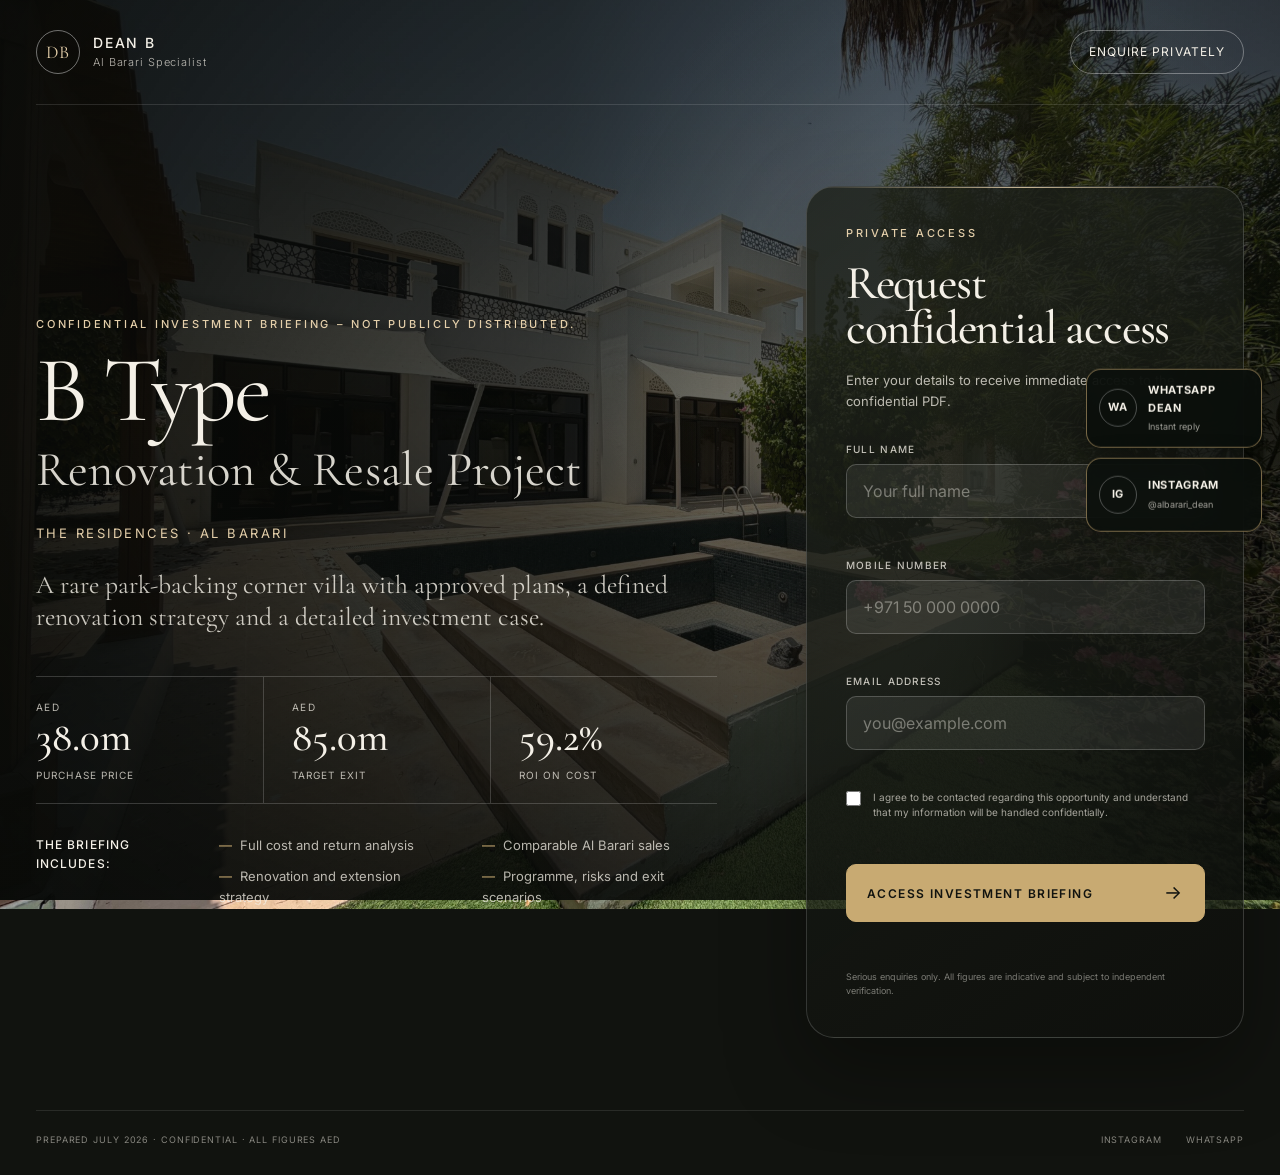
==== commit 6dff3572: "Add files via upload version 3" ====
--- a/index.html
+++ b/index.html
@@ -1,161 +1,271 @@
-<!doctype html>
+<!DOCTYPE html>
 <html lang="en">
 <head>
-  <meta charset="utf-8">
-  <meta name="viewport" content="width=device-width, initial-scale=1">
-  <meta name="theme-color" content="#102019">
-  <title>Confidential Al Barari Investment Briefing</title>
-  <meta name="description" content="Request confidential access to the B Type renovation and resale investment briefing in The Residences, Al Barari.">
-  <meta property="og:title" content="Confidential Al Barari Investment Opportunity">
-  <meta property="og:description" content="A park-backing corner B Type with approved plans, a defined renovation strategy and detailed financial appraisal.">
+  <meta charset="UTF-8">
+  <meta name="viewport" content="width=device-width, initial-scale=1.0">
+  <meta name="theme-color" content="#11130f">
+
+  <title>B Type Renovation Project | The Residences, Al Barari</title>
+  <meta
+    name="description"
+    content="Register to access the confidential investment briefing for a B Type renovation and resale opportunity in The Residences, Al Barari."
+  >
+  <meta name="robots" content="index, follow">
+
+  <meta property="og:title" content="B Type Renovation Project | Al Barari">
+  <meta
+    property="og:description"
+    content="Confidential investment opportunity in The Residences, Al Barari."
+  >
   <meta property="og:type" content="website">
   <meta property="og:image" content="images/hero.jpg">
+
   <link rel="preconnect" href="https://fonts.googleapis.com">
   <link rel="preconnect" href="https://fonts.gstatic.com" crossorigin>
-  <link href="https://fonts.googleapis.com/css2?family=Cormorant+Garamond:wght@500;600&family=Inter:wght@300;400;500;600&display=swap" rel="stylesheet">
+  <link
+    href="https://fonts.googleapis.com/css2?family=Cormorant+Garamond:wght@400;500;600&family=Inter:wght@300;400;500;600&display=swap"
+    rel="stylesheet"
+  >
   <link rel="stylesheet" href="style.css">
-
-  <!-- Meta Pixel Code -->
-  <script>
-  !function(f,b,e,v,n,t,s)
-  {if(f.fbq)return;n=f.fbq=function(){n.callMethod?
-  n.callMethod.apply(n,arguments):n.queue.push(arguments)};
-  if(!f._fbq)f._fbq=n;n.push=n;n.loaded=!0;n.version='2.0';
-  n.queue=[];t=b.createElement(e);t.async=!0;
-  t.src=v;s=b.getElementsByTagName(e)[0];
-  s.parentNode.insertBefore(t,s)}(window, document,'script',
-  'https://connect.facebook.net/en_US/fbevents.js');
-  fbq('init', '1545756273663052');
-  fbq('track', 'PageView');
-  </script>
-  <noscript><img height="1" width="1" style="display:none"
-  src="https://www.facebook.com/tr?id=1545756273663052&ev=PageView&noscript=1"
-  alt=""></noscript>
-  <!-- End Meta Pixel Code -->
+<!-- Meta Pixel Code -->
+<script>
+!function(f,b,e,v,n,t,s)
+{if(f.fbq)return;n=f.fbq=function(){n.callMethod?
+n.callMethod.apply(n,arguments):n.queue.push(arguments)};
+if(!f._fbq)f._fbq=n;n.push=n;n.loaded=!0;n.version='2.0';
+n.queue=[];t=b.createElement(e);t.async=!0;
+t.src=v;s=b.getElementsByTagName(e)[0];
+s.parentNode.insertBefore(t,s)}(window, document,'script',
+'https://connect.facebook.net/en_US/fbevents.js');
+fbq('init', '1545756273663052');
+fbq('track', 'PageView');
+</script>
+<noscript><img height="1" width="1" style="display:none"
+src="https://www.facebook.com/tr?id=1545756273663052&ev=PageView&noscript=1"
+/></noscript>
+<!-- End Meta Pixel Code -->
 </head>
+
 <body>
-  <header class="nav">
-    <a class="brand" href="#top" aria-label="Dean B, Al Barari Specialist">
-      <span class="brand-mark">DB</span>
-      <span><strong>Dean B</strong><small>Al Barari Specialist</small></span>
-    </a>
-    <a class="nav-link" href="#access">Request access</a>
-  </header>
-
-  <main id="top">
-    <section class="hero">
-      <div class="hero-image" aria-hidden="true"></div>
-      <div class="hero-shade" aria-hidden="true"></div>
-      <div class="hero-content reveal">
-        <p class="eyebrow">The Residences · Al Barari</p>
-        <h1>Access the Confidential Investment Briefing</h1>
-        <p class="confidential-line">Confidential investment briefing – not publicly distributed.</p>
-        <p class="hero-summary">A rare park-backing corner B Type with approved plans, a defined value-add strategy and a detailed financial appraisal.</p>
-        <div class="hero-actions">
-          <a class="button primary" href="#access">Request confidential access</a>
-          <a class="button secondary" href="#opportunity">Review the opportunity</a>
+  <div class="site-shell">
+    <div class="background" aria-hidden="true"></div>
+    <div class="background-overlay" aria-hidden="true"></div>
+
+    <header class="topbar">
+      <a class="brand" href="#top" aria-label="Dean B, Al Barari Specialist">
+        <span class="brand-mark">DB</span>
+        <span class="brand-text">
+          <strong>Dean B</strong>
+          <small>Al Barari Specialist</small>
+        </span>
+      </a>
+
+      <a
+        class="topbar-contact"
+        href="https://wa.me/971504674850?text=Hi%20Dean%2C%20I%27d%20like%20to%20discuss%20the%20B%20Type%20renovation%20project."
+        target="_blank"
+        rel="noopener noreferrer"
+      >
+        Enquire privately
+      </a>
+    </header>
+
+    <main id="top" class="hero">
+      <section class="hero-copy" aria-labelledby="page-title">
+        <p class="eyebrow">Confidential investment briefing – not publicly distributed.</p>
+
+        <h1 id="page-title">
+          B Type
+          <span>Renovation &amp; Resale Project</span>
+        </h1>
+
+        <p class="location">The Residences · Al Barari</p>
+
+        <p class="summary">
+          A rare park-backing corner villa with approved plans, a defined
+          renovation strategy and a detailed investment case.
+        </p>
+
+        <div class="metrics" aria-label="Headline project figures">
+          <article class="metric">
+            <span>AED</span>
+            <strong>38.0m</strong>
+            <small>Purchase price</small>
+          </article>
+
+          <article class="metric">
+            <span>AED</span>
+            <strong>85.0m</strong>
+            <small>Target exit</small>
+          </article>
+
+          <article class="metric">
+            <span></span>
+            <strong>59.2%</strong>
+            <small>ROI on cost</small>
+          </article>
         </div>
+
+        <div class="briefing-includes">
+          <p>The briefing includes:</p>
+          <ul>
+            <li>Full cost and return analysis</li>
+            <li>Comparable Al Barari sales</li>
+            <li>Renovation and extension strategy</li>
+            <li>Programme, risks and exit scenarios</li>
+          </ul>
+        </div>
+      </section>
+
+      <section class="form-panel" aria-labelledby="form-title">
+        <div class="form-card">
+          <p class="form-kicker">Private access</p>
+          <h2 id="form-title">Request confidential access</h2>
+          <p class="form-intro">
+            Enter your details to receive immediate access to the confidential PDF.
+          </p>
+
+          <form
+            id="lead-form"
+            action="https://formspree.io/f/mvzeypjz"
+            method="POST"
+            novalidate
+          >
+            <div class="field">
+              <label for="name">Full name</label>
+              <input
+                id="name"
+                name="name"
+                type="text"
+                autocomplete="name"
+                placeholder="Your full name"
+                required
+              >
+              <span class="field-error" data-error-for="name"></span>
+            </div>
+
+            <div class="field">
+              <label for="mobile">Mobile number</label>
+              <input
+                id="mobile"
+                name="mobile"
+                type="tel"
+                autocomplete="tel"
+                inputmode="tel"
+                placeholder="+971 50 000 0000"
+                required
+              >
+              <span class="field-error" data-error-for="mobile"></span>
+            </div>
+
+            <div class="field">
+              <label for="email">Email address</label>
+              <input
+                id="email"
+                name="email"
+                type="email"
+                autocomplete="email"
+                inputmode="email"
+                placeholder="you@example.com"
+                required
+              >
+              <span class="field-error" data-error-for="email"></span>
+            </div>
+
+            <input
+              type="text"
+              name="_gotcha"
+              tabindex="-1"
+              autocomplete="off"
+              class="honeypot"
+              aria-hidden="true"
+            >
+
+            <input
+              type="hidden"
+              name="_subject"
+              value="New lead: Al Barari B Type Renovation Project"
+            >
+
+            <input
+              type="hidden"
+              name="campaign"
+              value="B Type Renovation Project - Al Barari"
+            >
+
+            <label class="consent">
+              <input id="consent" name="consent" type="checkbox" required>
+              <span>
+                I agree to be contacted regarding this opportunity and
+                understand that my information will be handled confidentially.
+              </span>
+            </label>
+            <span class="field-error consent-error" data-error-for="consent"></span>
+
+            <button id="submit-button" type="submit">
+              <span class="button-label">Access investment briefing</span>
+              <span class="button-icon" aria-hidden="true">→</span>
+            </button>
+
+            <p id="form-status" class="form-status" role="status" aria-live="polite"></p>
+          </form>
+
+          <p class="privacy-note">
+            Serious enquiries only. All figures are indicative and subject to
+            independent verification.
+          </p>
+        </div>
+      </section>
+    </main>
+
+
+    <aside class="floating-social" aria-label="Contact Dean">
+      <a
+        class="floating-social-link whatsapp"
+        href="https://wa.me/971504674850?text=Hi%20Dean%2C%20I%27d%20like%20to%20discuss%20the%20B%20Type%20renovation%20project."
+        target="_blank"
+        rel="noopener noreferrer"
+      >
+        <span class="social-icon" aria-hidden="true">WA</span>
+        <span>
+          <strong>WhatsApp Dean</strong>
+          <small>Instant reply</small>
+        </span>
+      </a>
+
+      <a
+        class="floating-social-link instagram"
+        href="https://www.instagram.com/albarari_dean/"
+        target="_blank"
+        rel="noopener noreferrer"
+      >
+        <span class="social-icon" aria-hidden="true">IG</span>
+        <span>
+          <strong>Instagram</strong>
+          <small>@albarari_dean</small>
+        </span>
+      </a>
+    </aside>
+<footer class="footer">
+      <p>Prepared July 2026 · Confidential · All figures AED</p>
+      <div class="footer-links">
+        <a
+          href="https://www.instagram.com/albarari_dean/"
+          target="_blank"
+          rel="noopener noreferrer"
+        >
+          Instagram
+        </a>
+        <a
+          href="https://wa.me/971504674850"
+          target="_blank"
+          rel="noopener noreferrer"
+        >
+          WhatsApp
+        </a>
       </div>
-      <div class="hero-facts reveal">
-        <span>Corner plot</span><span>Single row</span><span>6 bedrooms</span><span>Approved plans</span>
-      </div>
-    </section>
-
-    <section id="opportunity" class="section intro-section">
-      <div class="section-heading reveal">
-        <p class="eyebrow">The investment case</p>
-        <h2>A rare Al Barari opportunity</h2>
-        <p>This project centres on acquiring and repositioning a six-bedroom B Type villa on a 14,719 sq ft park-backing corner plot. The asset is stripped to shell, and plans and permissions are already approved.</p>
-      </div>
-      <div class="feature-grid">
-        <article class="feature-card reveal"><span>01</span><h3>Rare position</h3><p>Park-backing corner B Types come to market infrequently, with no villa directly behind.</p></article>
-        <article class="feature-card reveal"><span>02</span><h3>Below recent entries</h3><p>The AED 38m acquisition is below the last two standard B Type sales at AED 41.5m and AED 42.5m.</p></article>
-        <article class="feature-card reveal"><span>03</span><h3>Approved strategy</h3><p>Existing plans and permissions reduce delay and support a coordinated refurbishment and extension.</p></article>
-        <article class="feature-card reveal"><span>04</span><h3>End-user exit</h3><p>Six bedrooms, study and staff accommodation target established resident-family demand.</p></article>
-      </div>
-    </section>
-
-    <section class="section metrics-section">
-      <div class="section-heading reveal">
-        <p class="eyebrow">Investment snapshot</p>
-        <h2>The headline figures</h2>
-      </div>
-      <div class="metric-grid">
-        <article class="metric-card reveal"><small>Purchase price</small><strong>AED 38M</strong><p>Below the last two standard B Type transactions cited in the briefing.</p></article>
-        <article class="metric-card reveal"><small>Target exit</small><strong>AED 85M</strong><p>Gross projected exit before the 2% sales fee used in the model.</p></article>
-        <article class="metric-card highlight reveal"><small>Projected ROI on cost</small><strong>59.2%</strong><p>Indicative return at the target exit, before holding costs, service charge and finance.</p></article>
-      </div>
-      <p class="disclaimer reveal">All figures are indicative projections, subject to verification and not guaranteed. Independent legal, technical and financial advice is recommended.</p>
-    </section>
-
-    <section class="section briefing-section">
-      <div class="briefing-copy reveal">
-        <p class="eyebrow">Inside the briefing</p>
-        <h2>Everything needed for an initial review</h2>
-        <p>The confidential document explains the asset, acquisition basis, renovation strategy, comparable evidence, financial model, programme and key risks.</p>
-      </div>
-      <div class="briefing-list">
-        <article class="briefing-item reveal"><span>01</span><div><h3>Acquisition appraisal</h3><p>Entry pricing, purchase costs and the basis for the opportunity.</p></div></article>
-        <article class="briefing-item reveal"><span>02</span><div><h3>Renovation strategy</h3><p>Full refurbishment, approved extension and landscape works.</p></div></article>
-        <article class="briefing-item reveal"><span>03</span><div><h3>Comparable evidence</h3><p>Recent Al Barari and The Residences transactions supporting the appraisal.</p></div></article>
-        <article class="briefing-item reveal"><span>04</span><div><h3>Returns and risk</h3><p>Target and downside scenarios, programme assumptions and principal risks.</p></div></article>
-      </div>
-    </section>
-
-    <section id="access" class="section access-section">
-      <div class="access-copy reveal">
-        <p class="eyebrow">Private access</p>
-        <h2>Request Confidential Access</h2>
-        <p>Complete the form to receive immediate access to the full project briefing.</p>
-        <div class="access-note">
-          <strong>Strictly confidential</strong>
-          <span>Your information will only be used in relation to this investment opportunity.</span>
-        </div>
-      </div>
-
-      <form id="lead-form" class="lead-form reveal" action="https://formspree.io/f/mvzeypjz" method="POST" novalidate>
-        <div class="field">
-          <label for="name">Full name</label>
-          <input id="name" name="name" type="text" autocomplete="name" placeholder="Your full name" required>
-          <span class="field-error" data-error-for="name"></span>
-        </div>
-        <div class="field">
-          <label for="mobile">Mobile number</label>
-          <input id="mobile" name="mobile" type="tel" autocomplete="tel" inputmode="tel" placeholder="+971 50 000 0000" required>
-          <span class="field-error" data-error-for="mobile"></span>
-        </div>
-        <div class="field">
-          <label for="email">Email address</label>
-          <input id="email" name="email" type="email" autocomplete="email" inputmode="email" placeholder="you@example.com" required>
-          <span class="field-error" data-error-for="email"></span>
-        </div>
-        <input class="honeypot" type="text" name="_gotcha" tabindex="-1" autocomplete="off" aria-hidden="true">
-        <input type="hidden" name="_subject" value="New lead: Al Barari B Type Renovation Project">
-        <input type="hidden" name="campaign" value="B Type Renovation Project - Version 2">
-        <label class="consent">
-          <input id="consent" name="consent" type="checkbox" required>
-          <span>I agree to be contacted regarding this opportunity.</span>
-        </label>
-        <span class="field-error consent-error" data-error-for="consent"></span>
-        <button id="submit-button" type="submit"><span class="button-label">Access investment briefing</span><span>→</span></button>
-        <p id="form-status" class="form-status" role="status" aria-live="polite"></p>
-      </form>
-    </section>
-  </main>
-
-  <aside class="floating-contact" aria-label="Contact Dean">
-    <a href="https://wa.me/971504674850?text=Hi%20Dean%2C%20I%27d%20like%20to%20discuss%20the%20B%20Type%20renovation%20project." target="_blank" rel="noopener noreferrer">WhatsApp</a>
-    <a href="https://www.instagram.com/albarari_dean/" target="_blank" rel="noopener noreferrer">Instagram</a>
-  </aside>
-
-  <footer>
-    <div><strong>Dean B</strong><span>Al Barari Specialist</span></div>
-    <div class="footer-links">
-      <a href="https://wa.me/971504674850" target="_blank" rel="noopener noreferrer">WhatsApp</a>
-      <a href="https://www.instagram.com/albarari_dean/" target="_blank" rel="noopener noreferrer">Instagram</a>
-    </div>
-    <p>Confidential · Prepared July 2026 · All figures AED</p>
-  </footer>
+    </footer>
+  </div>
 
   <script src="script.js"></script>
 </body>
--- a/style.css
+++ b/style.css
@@ -1,40 +1,1172 @@
-:root{
-  --ink:#eef1eb;--muted:#aeb8ae;--gold:#d8bd7a;--gold2:#f0d99d;
-  --green:#102019;--green2:#172b22;--panel:#1b2f26;--line:rgba(216,189,122,.25);
-  --shadow:0 28px 80px rgba(0,0,0,.3)
-}
-*{box-sizing:border-box}
-html{scroll-behavior:smooth}
-body{margin:0;background:var(--green);color:var(--ink);font-family:Inter,Arial,sans-serif;line-height:1.6}
-a{color:inherit;text-decoration:none}
-.nav{position:fixed;inset:0 0 auto;z-index:30;display:flex;justify-content:space-between;align-items:center;padding:18px clamp(20px,4vw,64px);background:linear-gradient(to bottom,rgba(8,18,14,.9),transparent)}
-.brand{display:flex;gap:12px;align-items:center}.brand-mark{display:grid;place-items:center;width:44px;height:44px;border:1px solid var(--gold);border-radius:50%;font-family:"Cormorant Garamond";font-size:22px;color:var(--gold)}
-.brand strong,.brand small{display:block}.brand small{color:var(--muted);font-size:11px;letter-spacing:.12em;text-transform:uppercase}
-.nav-link{border-bottom:1px solid var(--gold);padding:6px 0;font-size:13px;text-transform:uppercase;letter-spacing:.12em}
-.hero{position:relative;min-height:100vh;display:flex;align-items:flex-end;padding:150px clamp(22px,6vw,90px) 80px;overflow:hidden}
-.hero-image{position:absolute;inset:0;background:url("images/hero.jpg") center/cover no-repeat;transform:scale(1.02)}
-.hero-shade{position:absolute;inset:0;background:linear-gradient(90deg,rgba(5,14,10,.92) 0%,rgba(5,14,10,.68) 48%,rgba(5,14,10,.3) 100%),linear-gradient(0deg,rgba(8,22,16,.88),transparent 50%)}
-.hero-content{position:relative;z-index:2;max-width:780px}
-.eyebrow{margin:0 0 15px;color:var(--gold);font-size:12px;font-weight:600;letter-spacing:.22em;text-transform:uppercase}
-h1,h2,h3{font-family:"Cormorant Garamond",Georgia,serif;margin:0;line-height:1.02;font-weight:500}
-h1{font-size:clamp(54px,8vw,108px);max-width:900px}h2{font-size:clamp(42px,5.4vw,72px)}h3{font-size:28px}
-.confidential-line{font-size:clamp(17px,2vw,22px);color:var(--gold2);margin:24px 0 10px}
-.hero-summary{max-width:650px;color:#d8ded8;font-size:18px}
-.hero-actions{display:flex;gap:12px;flex-wrap:wrap;margin-top:32px}.button{padding:15px 22px;border:1px solid var(--gold);font-size:12px;text-transform:uppercase;letter-spacing:.12em;transition:.25s}.primary{background:var(--gold);color:#132018}.secondary{background:rgba(10,25,18,.3)}.button:hover{transform:translateY(-2px);background:var(--gold2);color:#132018}
-.hero-facts{position:absolute;z-index:2;right:clamp(22px,6vw,90px);bottom:80px;display:grid;gap:10px;text-align:right;color:#dfe5df}.hero-facts span{font-size:12px;letter-spacing:.12em;text-transform:uppercase}
-.section{padding:110px clamp(22px,6vw,90px)}
-.intro-section{background:#f1eee6;color:#19231e}.section-heading{max-width:760px;margin-bottom:55px}.section-heading p:last-child{font-size:18px;color:#566158}.feature-grid{display:grid;grid-template-columns:repeat(4,1fr);gap:18px}.feature-card{padding:30px;border-top:1px solid #b79b5e;background:rgba(255,255,255,.45)}.feature-card>span,.briefing-item>span{color:#9b7d3c;font-size:12px;letter-spacing:.12em}.feature-card p{color:#637067}
-.metrics-section{background:var(--green)}.metric-grid{display:grid;grid-template-columns:repeat(3,1fr);gap:18px}.metric-card{min-height:270px;padding:34px;border:1px solid var(--line);background:linear-gradient(145deg,rgba(255,255,255,.04),rgba(255,255,255,.01));display:flex;flex-direction:column;justify-content:flex-end}.metric-card small{text-transform:uppercase;letter-spacing:.16em;color:var(--muted)}.metric-card strong{font-family:"Cormorant Garamond";font-size:clamp(48px,6vw,78px);font-weight:500;color:var(--gold2)}.metric-card p{color:var(--muted)}.metric-card.highlight{border-color:var(--gold);box-shadow:0 0 0 1px rgba(216,189,122,.15),var(--shadow)}.disclaimer{margin-top:22px;color:#8f9b91;font-size:12px;max-width:900px}
-.briefing-section{display:grid;grid-template-columns:.9fr 1.1fr;gap:80px;background:var(--green2)}.briefing-copy p:last-child{color:var(--muted);font-size:18px}.briefing-list{border-top:1px solid var(--line)}.briefing-item{display:grid;grid-template-columns:50px 1fr;gap:18px;padding:26px 0;border-bottom:1px solid var(--line)}.briefing-item p{margin:5px 0 0;color:var(--muted)}
-.access-section{display:grid;grid-template-columns:1fr 1fr;gap:80px;align-items:start;background:#ece8dd;color:#16221b}.access-copy>p:nth-of-type(2){font-size:18px;color:#5d675f}.access-note{margin-top:35px;padding:22px;border-left:2px solid #ae8d49}.access-note span,.access-note strong{display:block}.access-note span{color:#6c756e;font-size:14px}
-.lead-form{background:#11231b;color:var(--ink);padding:34px;box-shadow:var(--shadow)}.field{margin-bottom:18px}.field label{display:block;margin-bottom:7px;color:#dce3dc;font-size:12px;text-transform:uppercase;letter-spacing:.1em}.field input{width:100%;padding:15px;border:1px solid rgba(255,255,255,.18);background:rgba(255,255,255,.04);color:#fff;font:inherit;outline:none}.field input:focus{border-color:var(--gold);box-shadow:0 0 0 3px rgba(216,189,122,.12)}.field-error{display:block;min-height:18px;color:#ffb4a8;font-size:12px}.consent{display:flex;gap:10px;align-items:flex-start;font-size:13px;color:#c5cec6}.consent input{margin-top:4px}.lead-form button{width:100%;display:flex;justify-content:space-between;padding:17px 20px;border:0;background:var(--gold);color:#132018;font:600 12px Inter;text-transform:uppercase;letter-spacing:.12em;cursor:pointer;transition:.25s}.lead-form button:hover{background:var(--gold2)}.lead-form button:disabled{opacity:.65;cursor:wait}.form-status{min-height:22px;font-size:13px}.honeypot{position:absolute!important;left:-9999px!important}
-.floating-contact{position:fixed;right:16px;top:50%;z-index:25;display:grid;gap:8px;transform:translateY(-50%)}.floating-contact a{writing-mode:vertical-rl;transform:rotate(180deg);padding:14px 10px;background:rgba(14,34,25,.88);border:1px solid var(--line);font-size:10px;letter-spacing:.15em;text-transform:uppercase;backdrop-filter:blur(10px)}
-footer{display:grid;grid-template-columns:1fr auto;gap:10px;padding:38px clamp(22px,6vw,90px);background:#09150f;border-top:1px solid var(--line)}footer span,footer p{display:block;color:#8f9a91;font-size:12px}.footer-links{display:flex;gap:20px}.footer-links a{font-size:12px;text-transform:uppercase;letter-spacing:.1em}
-.reveal{opacity:0;transform:translateY(20px);transition:opacity .7s ease,transform .7s ease}.reveal.visible{opacity:1;transform:none}
-@media(max-width:900px){
- .hero{padding-top:130px;align-items:center}.hero-facts{display:none}.feature-grid,.metric-grid{grid-template-columns:1fr 1fr}.briefing-section,.access-section{grid-template-columns:1fr;gap:45px}.floating-contact{display:none}
-}
-@media(max-width:620px){
- .nav{padding:14px 18px}.brand small{display:none}.nav-link{font-size:10px}.hero{min-height:92vh;padding:120px 20px 55px}.hero-summary{font-size:16px}.hero-actions{display:grid}.button{text-align:center}.section{padding:75px 20px}.feature-grid,.metric-grid{grid-template-columns:1fr}.metric-card{min-height:220px}.lead-form{padding:24px}footer{grid-template-columns:1fr}.footer-links{margin-top:10px}
-}
-@media(prefers-reduced-motion:reduce){html{scroll-behavior:auto}.reveal{opacity:1;transform:none;transition:none}}
+/* -------------------------------------------------------
+   Al Barari B Type Renovation Project
+   Luxury lead-capture microsite
+-------------------------------------------------------- */
+
+:root {
+  --ink: #11130f;
+  --ink-soft: #1b1e18;
+  --cream: #f4f0e7;
+  --cream-muted: rgba(244, 240, 231, 0.74);
+  --white: #ffffff;
+  --gold: #c8aa72;
+  --gold-light: #e4cfaa;
+  --line: rgba(255, 255, 255, 0.18);
+  --glass: rgba(18, 21, 17, 0.72);
+  --glass-strong: rgba(13, 15, 12, 0.88);
+  --danger: #ffd1cc;
+  --success: #d5e7ce;
+  --shadow: 0 30px 80px rgba(0, 0, 0, 0.34);
+  --radius-large: 28px;
+  --radius-medium: 16px;
+  --transition: 220ms ease;
+}
+
+*,
+*::before,
+*::after {
+  box-sizing: border-box;
+}
+
+html {
+  min-height: 100%;
+  scroll-behavior: smooth;
+}
+
+body {
+  min-height: 100vh;
+  margin: 0;
+  background: var(--ink);
+  color: var(--cream);
+  font-family: "Inter", Arial, sans-serif;
+  font-size: 16px;
+  line-height: 1.6;
+  -webkit-font-smoothing: antialiased;
+}
+
+a {
+  color: inherit;
+  text-decoration: none;
+}
+
+button,
+input {
+  font: inherit;
+}
+
+button,
+a {
+  -webkit-tap-highlight-color: transparent;
+}
+
+.site-shell {
+  position: relative;
+  display: flex;
+  min-height: 100vh;
+  flex-direction: column;
+  overflow: hidden;
+  isolation: isolate;
+}
+
+.background {
+  position: fixed;
+  z-index: -3;
+  inset: 0;
+  background:
+    url("images/hero.jpg")
+    center center / cover
+    no-repeat;
+  transform: scale(1.02);
+}
+
+.background-overlay {
+  position: fixed;
+  z-index: -2;
+  inset: 0;
+  background:
+    linear-gradient(
+      90deg,
+      rgba(8, 10, 8, 0.9) 0%,
+      rgba(8, 10, 8, 0.7) 44%,
+      rgba(8, 10, 8, 0.42) 70%,
+      rgba(8, 10, 8, 0.58) 100%
+    ),
+    linear-gradient(
+      180deg,
+      rgba(8, 10, 8, 0.48) 0%,
+      rgba(8, 10, 8, 0.08) 48%,
+      rgba(8, 10, 8, 0.72) 100%
+    );
+}
+
+.background-overlay::after {
+  position: absolute;
+  inset: 0;
+  content: "";
+  background:
+    radial-gradient(
+      circle at 75% 35%,
+      rgba(200, 170, 114, 0.09),
+      transparent 34%
+    );
+}
+
+.topbar {
+  display: flex;
+  width: min(1440px, calc(100% - 72px));
+  margin: 0 auto;
+  padding: 30px 0;
+  align-items: center;
+  justify-content: space-between;
+  border-bottom: 1px solid rgba(255, 255, 255, 0.12);
+}
+
+.brand {
+  display: inline-flex;
+  align-items: center;
+  gap: 13px;
+}
+
+.brand-mark {
+  display: grid;
+  width: 44px;
+  height: 44px;
+  place-items: center;
+  border: 1px solid rgba(255, 255, 255, 0.42);
+  border-radius: 50%;
+  color: var(--gold-light);
+  font-family: "Cormorant Garamond", Georgia, serif;
+  font-size: 18px;
+  letter-spacing: 0.06em;
+}
+
+.brand-text {
+  display: flex;
+  flex-direction: column;
+  line-height: 1.2;
+}
+
+.brand-text strong {
+  font-size: 14px;
+  font-weight: 500;
+  letter-spacing: 0.13em;
+  text-transform: uppercase;
+}
+
+.brand-text small {
+  margin-top: 4px;
+  color: var(--cream-muted);
+  font-size: 11px;
+  font-weight: 300;
+  letter-spacing: 0.08em;
+}
+
+.topbar-contact {
+  padding: 11px 18px;
+  border: 1px solid rgba(255, 255, 255, 0.34);
+  border-radius: 999px;
+  font-size: 12px;
+  letter-spacing: 0.09em;
+  text-transform: uppercase;
+  transition:
+    border-color var(--transition),
+    background-color var(--transition),
+    color var(--transition);
+}
+
+.topbar-contact:hover,
+.topbar-contact:focus-visible {
+  border-color: var(--gold);
+  background: var(--gold);
+  color: var(--ink);
+  outline: none;
+}
+
+.hero {
+  display: grid;
+  width: min(1440px, calc(100% - 72px));
+  flex: 1;
+  grid-template-columns: minmax(0, 1.12fr) minmax(390px, 0.72fr);
+  gap: clamp(56px, 7vw, 120px);
+  margin: 0 auto;
+  padding: clamp(70px, 9vh, 126px) 0 72px;
+  align-items: center;
+}
+
+.hero-copy {
+  max-width: 780px;
+  animation: fade-up 800ms 80ms both;
+}
+
+.eyebrow,
+.form-kicker {
+  margin: 0 0 18px;
+  color: var(--gold-light);
+  font-size: 11px;
+  font-weight: 500;
+  letter-spacing: 0.25em;
+  text-transform: uppercase;
+}
+
+.hero h1 {
+  max-width: 790px;
+  margin: 0;
+  font-family: "Cormorant Garamond", Georgia, serif;
+  font-size: clamp(58px, 7.3vw, 112px);
+  font-weight: 400;
+  letter-spacing: -0.035em;
+  line-height: 0.83;
+  text-wrap: balance;
+}
+
+.hero h1 span {
+  display: block;
+  margin-top: 16px;
+  color: rgba(244, 240, 231, 0.88);
+  font-size: 0.52em;
+  letter-spacing: 0.005em;
+  line-height: 1.02;
+}
+
+.location {
+  margin: 28px 0 0;
+  color: var(--gold-light);
+  font-size: 13px;
+  letter-spacing: 0.19em;
+  text-transform: uppercase;
+}
+
+.summary {
+  max-width: 650px;
+  margin: 25px 0 0;
+  color: rgba(244, 240, 231, 0.82);
+  font-family: "Cormorant Garamond", Georgia, serif;
+  font-size: clamp(22px, 2vw, 31px);
+  font-weight: 400;
+  line-height: 1.28;
+}
+
+.metrics {
+  display: grid;
+  max-width: 690px;
+  grid-template-columns: repeat(3, minmax(0, 1fr));
+  margin-top: 42px;
+  border-top: 1px solid var(--line);
+  border-bottom: 1px solid var(--line);
+}
+
+.metric {
+  min-height: 118px;
+  padding: 22px 24px 20px 0;
+}
+
+.metric + .metric {
+  padding-left: 28px;
+  border-left: 1px solid var(--line);
+}
+
+.metric > span {
+  display: block;
+  min-height: 17px;
+  color: var(--cream-muted);
+  font-size: 10px;
+  letter-spacing: 0.13em;
+}
+
+.metric strong {
+  display: block;
+  margin-top: 1px;
+  font-family: "Cormorant Garamond", Georgia, serif;
+  font-size: clamp(32px, 3.2vw, 48px);
+  font-weight: 500;
+  line-height: 1;
+}
+
+.metric small {
+  display: block;
+  margin-top: 9px;
+  color: var(--cream-muted);
+  font-size: 10px;
+  letter-spacing: 0.11em;
+  text-transform: uppercase;
+}
+
+.briefing-includes {
+  display: grid;
+  max-width: 700px;
+  grid-template-columns: 155px 1fr;
+  gap: 28px;
+  margin-top: 31px;
+  color: var(--cream-muted);
+}
+
+.briefing-includes p {
+  margin: 0;
+  color: var(--cream);
+  font-size: 12px;
+  font-weight: 500;
+  letter-spacing: 0.09em;
+  text-transform: uppercase;
+}
+
+.briefing-includes ul {
+  display: grid;
+  grid-template-columns: repeat(2, minmax(0, 1fr));
+  gap: 10px 28px;
+  margin: 0;
+  padding: 0;
+  list-style: none;
+  font-size: 13px;
+}
+
+.briefing-includes li::before {
+  margin-right: 8px;
+  color: var(--gold);
+  content: "—";
+}
+
+.form-panel {
+  animation: fade-up 850ms 220ms both;
+}
+
+.form-card {
+  position: relative;
+  overflow: hidden;
+  padding: clamp(30px, 3vw, 48px);
+  border: 1px solid rgba(255, 255, 255, 0.16);
+  border-radius: var(--radius-large);
+  background:
+    linear-gradient(
+      145deg,
+      rgba(30, 34, 27, 0.82),
+      rgba(13, 15, 12, 0.74)
+    );
+  box-shadow: var(--shadow);
+  backdrop-filter: blur(22px);
+  -webkit-backdrop-filter: blur(22px);
+}
+
+.form-card::before {
+  position: absolute;
+  top: 0;
+  right: 0;
+  left: 0;
+  height: 1px;
+  content: "";
+  background:
+    linear-gradient(
+      90deg,
+      transparent,
+      rgba(228, 207, 170, 0.85),
+      transparent
+    );
+}
+
+.form-card h2 {
+  margin: 0;
+  font-family: "Cormorant Garamond", Georgia, serif;
+  font-size: clamp(38px, 3.7vw, 56px);
+  font-weight: 500;
+  letter-spacing: -0.025em;
+  line-height: 0.96;
+}
+
+.form-intro {
+  margin: 18px 0 30px;
+  color: var(--cream-muted);
+  font-size: 13px;
+}
+
+.field {
+  position: relative;
+  margin-top: 17px;
+}
+
+.field label {
+  display: block;
+  margin-bottom: 7px;
+  color: rgba(244, 240, 231, 0.78);
+  font-size: 10px;
+  font-weight: 500;
+  letter-spacing: 0.13em;
+  text-transform: uppercase;
+}
+
+.field input {
+  width: 100%;
+  height: 54px;
+  padding: 0 16px;
+  border: 1px solid rgba(255, 255, 255, 0.2);
+  border-radius: 10px;
+  background: rgba(255, 255, 255, 0.07);
+  color: var(--cream);
+  outline: none;
+  transition:
+    border-color var(--transition),
+    background-color var(--transition),
+    box-shadow var(--transition);
+}
+
+.field input::placeholder {
+  color: rgba(244, 240, 231, 0.41);
+}
+
+.field input:hover {
+  border-color: rgba(255, 255, 255, 0.34);
+}
+
+.field input:focus {
+  border-color: var(--gold);
+  background: rgba(255, 255, 255, 0.1);
+  box-shadow: 0 0 0 3px rgba(200, 170, 114, 0.12);
+}
+
+.field input[aria-invalid="true"] {
+  border-color: rgba(255, 161, 150, 0.8);
+}
+
+.field-error {
+  display: block;
+  min-height: 18px;
+  margin-top: 4px;
+  color: var(--danger);
+  font-size: 11px;
+}
+
+.consent {
+  display: grid;
+  grid-template-columns: 17px 1fr;
+  gap: 10px;
+  margin-top: 18px;
+  align-items: start;
+  color: rgba(244, 240, 231, 0.65);
+  cursor: pointer;
+  font-size: 10px;
+  line-height: 1.5;
+}
+
+.consent input {
+  width: 15px;
+  height: 15px;
+  margin: 1px 0 0;
+  accent-color: var(--gold);
+}
+
+.consent-error {
+  margin-left: 27px;
+}
+
+.honeypot {
+  position: absolute !important;
+  left: -9999px !important;
+  opacity: 0 !important;
+}
+
+#submit-button,
+.primary-action {
+  display: flex;
+  width: 100%;
+  min-height: 58px;
+  margin-top: 22px;
+  padding: 0 20px;
+  align-items: center;
+  justify-content: space-between;
+  border: 1px solid var(--gold);
+  border-radius: 10px;
+  background: var(--gold);
+  color: var(--ink);
+  cursor: pointer;
+  font-size: 12px;
+  font-weight: 600;
+  letter-spacing: 0.12em;
+  text-transform: uppercase;
+  transition:
+    transform var(--transition),
+    background-color var(--transition),
+    border-color var(--transition),
+    color var(--transition);
+}
+
+#submit-button:hover,
+#submit-button:focus-visible,
+.primary-action:hover,
+.primary-action:focus-visible {
+  transform: translateY(-2px);
+  border-color: var(--gold-light);
+  background: var(--gold-light);
+  outline: none;
+}
+
+#submit-button:disabled {
+  cursor: wait;
+  opacity: 0.72;
+  transform: none;
+}
+
+.button-icon {
+  font-size: 19px;
+  font-weight: 400;
+  transition: transform var(--transition);
+}
+
+#submit-button:hover .button-icon {
+  transform: translateX(4px);
+}
+
+.form-status {
+  min-height: 22px;
+  margin: 12px 0 0;
+  color: var(--success);
+  font-size: 12px;
+}
+
+.form-status.is-error {
+  color: var(--danger);
+}
+
+.privacy-note {
+  margin: 14px 0 0;
+  color: rgba(244, 240, 231, 0.47);
+  font-size: 9px;
+  line-height: 1.55;
+}
+
+.footer {
+  display: flex;
+  width: min(1440px, calc(100% - 72px));
+  margin: auto auto 0;
+  padding: 22px 0 28px;
+  align-items: center;
+  justify-content: space-between;
+  border-top: 1px solid rgba(255, 255, 255, 0.1);
+  color: rgba(244, 240, 231, 0.52);
+  font-size: 9px;
+  letter-spacing: 0.1em;
+  text-transform: uppercase;
+}
+
+.footer p {
+  margin: 0;
+}
+
+.footer-links {
+  display: flex;
+  gap: 24px;
+}
+
+.footer-links a {
+  transition: color var(--transition);
+}
+
+.footer-links a:hover,
+.footer-links a:focus-visible {
+  color: var(--gold-light);
+  outline: none;
+}
+
+/* Thank-you page */
+
+.thankyou-overlay {
+  background:
+    linear-gradient(
+      90deg,
+      rgba(8, 10, 8, 0.92),
+      rgba(8, 10, 8, 0.66)
+    ),
+    linear-gradient(
+      180deg,
+      rgba(8, 10, 8, 0.45),
+      rgba(8, 10, 8, 0.78)
+    );
+}
+
+.thankyou-main {
+  display: grid;
+  width: min(1440px, calc(100% - 72px));
+  flex: 1;
+  margin: 0 auto;
+  padding: 70px 0;
+  place-items: center;
+}
+
+.thankyou-card {
+  width: min(620px, 100%);
+  padding: clamp(36px, 5vw, 68px);
+  border: 1px solid rgba(255, 255, 255, 0.16);
+  border-radius: var(--radius-large);
+  background: var(--glass-strong);
+  box-shadow: var(--shadow);
+  text-align: center;
+  backdrop-filter: blur(24px);
+  -webkit-backdrop-filter: blur(24px);
+  animation: fade-up 750ms both;
+}
+
+.success-mark {
+  display: grid;
+  width: 54px;
+  height: 54px;
+  margin: 0 auto 25px;
+  place-items: center;
+  border: 1px solid var(--gold);
+  border-radius: 50%;
+  color: var(--gold-light);
+  font-family: Georgia, serif;
+  font-size: 22px;
+}
+
+.thankyou-card .eyebrow {
+  margin-bottom: 14px;
+}
+
+.thankyou-card h1 {
+  margin: 0;
+  font-family: "Cormorant Garamond", Georgia, serif;
+  font-size: clamp(48px, 6vw, 72px);
+  font-weight: 500;
+  letter-spacing: -0.035em;
+  line-height: 0.93;
+}
+
+.thankyou-copy {
+  max-width: 470px;
+  margin: 24px auto 0;
+  color: var(--cream-muted);
+  font-size: 14px;
+}
+
+.primary-action {
+  margin-top: 34px;
+}
+
+.secondary-action {
+  display: inline-block;
+  margin-top: 17px;
+  padding: 6px 0;
+  border-bottom: 1px solid rgba(255, 255, 255, 0.35);
+  color: var(--cream-muted);
+  font-size: 11px;
+  letter-spacing: 0.09em;
+  text-transform: uppercase;
+  transition:
+    color var(--transition),
+    border-color var(--transition);
+}
+
+.secondary-action:hover,
+.secondary-action:focus-visible {
+  border-color: var(--gold);
+  color: var(--gold-light);
+  outline: none;
+}
+
+.contact-block {
+  margin-top: 37px;
+  padding-top: 28px;
+  border-top: 1px solid var(--line);
+}
+
+.contact-block p {
+  margin: 0 0 10px;
+  color: var(--cream-muted);
+  font-size: 12px;
+}
+
+.contact-block a {
+  color: var(--gold-light);
+  font-family: "Cormorant Garamond", Georgia, serif;
+  font-size: 23px;
+}
+
+.return-link {
+  display: inline-block;
+  margin-top: 32px;
+  color: rgba(244, 240, 231, 0.52);
+  font-size: 10px;
+  letter-spacing: 0.08em;
+  text-transform: uppercase;
+  transition: color var(--transition);
+}
+
+.return-link:hover,
+.return-link:focus-visible {
+  color: var(--cream);
+  outline: none;
+}
+
+@keyframes fade-up {
+  from {
+    opacity: 0;
+    transform: translateY(22px);
+  }
+
+  to {
+    opacity: 1;
+    transform: translateY(0);
+  }
+}
+
+@media (max-width: 1100px) {
+  .hero {
+    grid-template-columns: minmax(0, 1fr) minmax(350px, 0.72fr);
+    gap: 44px;
+  }
+
+  .briefing-includes {
+    grid-template-columns: 1fr;
+    gap: 12px;
+  }
+
+  .briefing-includes ul {
+    grid-template-columns: 1fr;
+  }
+}
+
+@media (max-width: 860px) {
+  .background {
+    background-position: 56% center;
+  }
+
+  .background-overlay {
+    background:
+      linear-gradient(
+        180deg,
+        rgba(8, 10, 8, 0.78) 0%,
+        rgba(8, 10, 8, 0.48) 38%,
+        rgba(8, 10, 8, 0.9) 100%
+      );
+  }
+
+  .topbar,
+  .hero,
+  .footer,
+  .thankyou-main {
+    width: min(100% - 40px, 680px);
+  }
+
+  .topbar {
+    padding-top: 22px;
+  }
+
+  .hero {
+    grid-template-columns: 1fr;
+    gap: 48px;
+    padding-top: 64px;
+  }
+
+  .hero-copy {
+    max-width: 650px;
+  }
+
+  .hero h1 {
+    font-size: clamp(54px, 14vw, 86px);
+  }
+
+  .summary {
+    max-width: 560px;
+  }
+
+  .form-panel {
+    max-width: 620px;
+  }
+
+  .footer {
+    margin-top: 20px;
+  }
+}
+
+@media (max-width: 580px) {
+  .topbar,
+  .hero,
+  .footer,
+  .thankyou-main {
+    width: calc(100% - 28px);
+  }
+
+  .topbar-contact {
+    display: none;
+  }
+
+  .brand-mark {
+    width: 40px;
+    height: 40px;
+  }
+
+  .hero {
+    gap: 38px;
+    padding: 48px 0 44px;
+  }
+
+  .hero h1 {
+    font-size: clamp(50px, 16vw, 72px);
+  }
+
+  .location {
+    font-size: 10px;
+  }
+
+  .summary {
+    font-size: 22px;
+  }
+
+  .metrics {
+    grid-template-columns: 1fr;
+    margin-top: 32px;
+  }
+
+  .metric {
+    display: grid;
+    min-height: 80px;
+    grid-template-columns: 42px 1fr 1fr;
+    padding: 17px 0;
+    align-items: center;
+  }
+
+  .metric + .metric {
+    padding-left: 0;
+    border-top: 1px solid var(--line);
+    border-left: 0;
+  }
+
+  .metric > span {
+    min-height: auto;
+  }
+
+  .metric strong {
+    margin: 0;
+    font-size: 34px;
+  }
+
+  .metric small {
+    margin: 0;
+    text-align: right;
+  }
+
+  .briefing-includes {
+    display: none;
+  }
+
+  .form-card {
+    padding: 28px 20px;
+    border-radius: 20px;
+  }
+
+  .form-card h2 {
+    font-size: 42px;
+  }
+
+  .footer {
+    flex-direction: column;
+    gap: 12px;
+    align-items: flex-start;
+  }
+
+  .thankyou-card {
+    padding: 40px 22px;
+    border-radius: 20px;
+  }
+
+  .thankyou-card h1 {
+    font-size: 50px;
+  }
+}
+
+@media (prefers-reduced-motion: reduce) {
+  *,
+  *::before,
+  *::after {
+    scroll-behavior: auto !important;
+    animation-duration: 0.01ms !important;
+    animation-iteration-count: 1 !important;
+    transition-duration: 0.01ms !important;
+  }
+}
+
+
+/* Prominent social links and Meet Dean section */
+
+.floating-social {
+  position: fixed;
+  z-index: 20;
+  top: 50%;
+  right: 18px;
+  display: grid;
+  gap: 10px;
+  width: 176px;
+  transform: translateY(-50%);
+}
+
+.floating-social-link {
+  display: grid;
+  grid-template-columns: 38px 1fr;
+  gap: 11px;
+  min-height: 74px;
+  padding: 12px;
+  align-items: center;
+  border: 1px solid rgba(200, 170, 114, 0.58);
+  border-radius: 15px;
+  background: rgba(10, 14, 11, 0.88);
+  box-shadow: 0 12px 34px rgba(0, 0, 0, 0.28);
+  backdrop-filter: blur(16px);
+  -webkit-backdrop-filter: blur(16px);
+  transition: transform var(--transition), border-color var(--transition), background var(--transition);
+}
+
+.floating-social-link:hover,
+.floating-social-link:focus-visible {
+  transform: translateX(-5px);
+  border-color: var(--gold-light);
+  outline: none;
+}
+
+.floating-social-link.whatsapp:hover {
+  background: rgba(18, 86, 48, 0.94);
+}
+
+.floating-social-link.instagram:hover {
+  background: linear-gradient(135deg, rgba(245, 133, 41, 0.92), rgba(193, 53, 132, 0.94), rgba(88, 81, 219, 0.92));
+}
+
+.social-icon {
+  display: grid;
+  width: 38px;
+  height: 38px;
+  place-items: center;
+  border: 1px solid rgba(255,255,255,0.28);
+  border-radius: 50%;
+  font-size: 11px;
+  font-weight: 700;
+  letter-spacing: 0.08em;
+}
+
+.floating-social-link strong,
+.floating-social-link small {
+  display: block;
+}
+
+.floating-social-link strong {
+  font-size: 11px;
+  letter-spacing: 0.06em;
+  text-transform: uppercase;
+}
+
+.floating-social-link small {
+  margin-top: 3px;
+  color: rgba(244, 240, 231, 0.66);
+  font-size: 9px;
+}
+
+.meet-dean {
+  position: relative;
+  z-index: 1;
+  width: min(1440px, calc(100% - 72px));
+  margin: 0 auto 36px;
+  padding: 54px 0;
+  border-top: 1px solid rgba(200, 170, 114, 0.34);
+  border-bottom: 1px solid rgba(200, 170, 114, 0.24);
+}
+
+.meet-dean-inner {
+  display: grid;
+  grid-template-columns: minmax(220px, 300px) minmax(260px, 1fr) minmax(300px, 420px);
+  gap: clamp(32px, 5vw, 70px);
+  align-items: center;
+}
+
+.dean-photo-wrap {
+  overflow: hidden;
+  aspect-ratio: 4 / 5;
+  border: 1px solid rgba(200, 170, 114, 0.58);
+  border-radius: 20px;
+  background: rgba(255,255,255,0.05);
+  box-shadow: 0 24px 60px rgba(0,0,0,0.28);
+}
+
+.dean-photo {
+  width: 100%;
+  height: 100%;
+  object-fit: cover;
+  object-position: center 24%;
+  filter: brightness(0.92) contrast(1.06) saturate(0.94);
+}
+
+.dean-profile h2 {
+  margin: 0;
+  font-family: "Cormorant Garamond", Georgia, serif;
+  font-size: clamp(54px, 6vw, 82px);
+  font-weight: 500;
+  letter-spacing: -0.035em;
+  line-height: 0.9;
+}
+
+.dean-role {
+  margin: 15px 0 0;
+  color: var(--gold-light);
+  font-family: "Cormorant Garamond", Georgia, serif;
+  font-size: 23px;
+  letter-spacing: 0.08em;
+  text-transform: uppercase;
+}
+
+.dean-copy {
+  max-width: 540px;
+  margin: 24px 0 0;
+  color: var(--cream-muted);
+  font-size: 14px;
+}
+
+.dean-points {
+  display: grid;
+  gap: 11px;
+  margin: 26px 0 0;
+  padding: 0;
+  list-style: none;
+  color: rgba(244, 240, 231, 0.84);
+  font-size: 13px;
+}
+
+.dean-points li::before {
+  display: inline-grid;
+  width: 20px;
+  height: 20px;
+  margin-right: 10px;
+  place-items: center;
+  border: 1px solid var(--gold);
+  border-radius: 50%;
+  color: var(--gold-light);
+  content: "✓";
+  font-size: 10px;
+}
+
+.dean-actions {
+  display: grid;
+  gap: 14px;
+}
+
+.dean-action {
+  display: flex;
+  min-height: 84px;
+  padding: 18px 22px;
+  align-items: center;
+  justify-content: space-between;
+  border: 1px solid rgba(200, 170, 114, 0.64);
+  border-radius: 14px;
+  background: rgba(12, 17, 13, 0.84);
+  transition: transform var(--transition), border-color var(--transition), filter var(--transition);
+}
+
+.dean-action:hover,
+.dean-action:focus-visible {
+  transform: translateY(-3px);
+  border-color: var(--gold-light);
+  filter: brightness(1.08);
+  outline: none;
+}
+
+.whatsapp-action {
+  background: linear-gradient(135deg, rgba(18, 114, 56, 0.93), rgba(11, 75, 39, 0.92));
+}
+
+.instagram-action {
+  background: linear-gradient(135deg, rgba(245, 133, 41, 0.92), rgba(193, 53, 132, 0.94), rgba(88, 81, 219, 0.92));
+}
+
+.dean-action strong,
+.dean-action small {
+  display: block;
+}
+
+.dean-action strong {
+  font-size: 14px;
+  letter-spacing: 0.08em;
+  text-transform: uppercase;
+}
+
+.dean-action small {
+  margin-top: 4px;
+  color: rgba(255,255,255,0.78);
+  font-size: 11px;
+}
+
+@media (max-width: 1180px) {
+  .floating-social {
+    right: 10px;
+    width: 150px;
+  }
+
+  .meet-dean-inner {
+    grid-template-columns: 240px 1fr;
+  }
+
+  .dean-actions {
+    grid-column: 1 / -1;
+    grid-template-columns: repeat(3, minmax(0, 1fr));
+  }
+}
+
+@media (max-width: 860px) {
+  .floating-social {
+    top: auto;
+    right: 14px;
+    bottom: 14px;
+    left: 14px;
+    width: auto;
+    grid-template-columns: repeat(2, minmax(0, 1fr));
+    transform: none;
+  }
+
+  .floating-social-link {
+    min-height: 58px;
+    grid-template-columns: 34px 1fr;
+    padding: 10px;
+  }
+
+  .social-icon {
+    width: 34px;
+    height: 34px;
+  }
+
+  .meet-dean {
+    width: min(100% - 40px, 680px);
+  }
+
+  .meet-dean-inner {
+    grid-template-columns: 1fr;
+  }
+
+  .dean-photo-wrap {
+    width: min(360px, 100%);
+  }
+
+  .dean-actions {
+    grid-column: auto;
+    grid-template-columns: 1fr;
+  }
+
+  .footer {
+    padding-bottom: 104px;
+  }
+}
+
+@media (max-width: 580px) {
+  .floating-social-link small {
+    display: none;
+  }
+
+  .floating-social-link strong {
+    font-size: 9px;
+  }
+
+  .meet-dean {
+    width: calc(100% - 28px);
+    padding: 40px 0;
+  }
+
+  .dean-profile h2 {
+    font-size: 58px;
+  }
+
+  .dean-role {
+    font-size: 19px;
+  }
+}
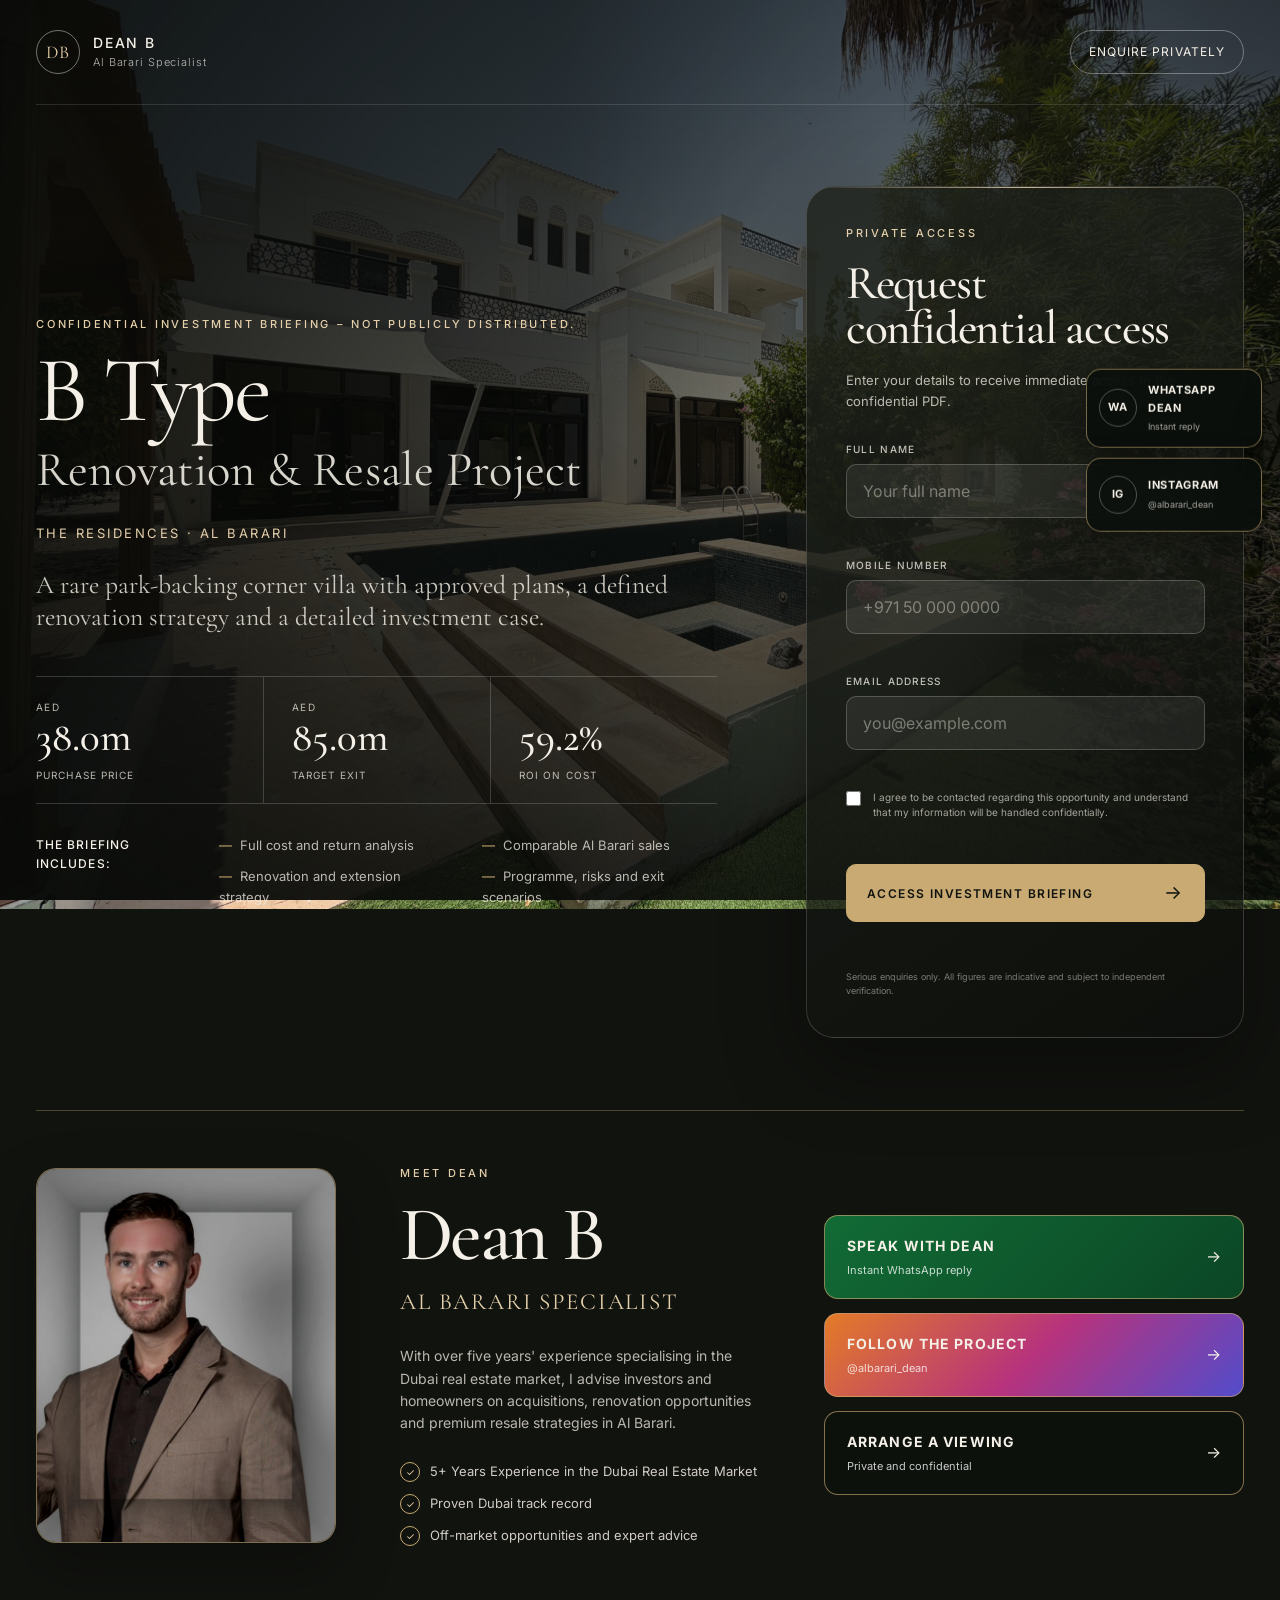
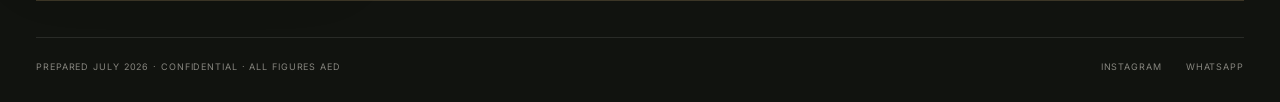
==== commit 9fb6a210: "Add files via upload final version" ====
--- a/index.html
+++ b/index.html
@@ -246,7 +246,80 @@
         </span>
       </a>
     </aside>
-<footer class="footer">
+
+
+    <section class="meet-dean" aria-labelledby="meet-dean-title">
+      <div class="meet-dean-inner">
+        <div class="dean-photo-wrap">
+          <img
+            src="images/dean.jpg"
+            alt="Dean B, Al Barari specialist"
+            class="dean-photo"
+            loading="lazy"
+          >
+        </div>
+
+        <div class="dean-profile">
+          <p class="eyebrow">Meet Dean</p>
+          <h2 id="meet-dean-title">Dean B</h2>
+          <p class="dean-role">Al Barari Specialist</p>
+          <p class="dean-copy">
+            With over five years' experience specialising in the Dubai real
+            estate market, I advise investors and homeowners on acquisitions,
+            renovation opportunities and premium resale strategies in Al Barari.
+          </p>
+
+          <ul class="dean-points">
+            <li>5+ Years Experience in the Dubai Real Estate Market</li>
+            <li>Proven Dubai track record</li>
+            <li>Off-market opportunities and expert advice</li>
+          </ul>
+        </div>
+
+        <div class="dean-actions">
+          <a
+            class="dean-action whatsapp-action"
+            href="https://wa.me/971504674850?text=Hi%20Dean%2C%20I%27d%20like%20to%20discuss%20the%20B%20Type%20renovation%20project."
+            target="_blank"
+            rel="noopener noreferrer"
+          >
+            <span>
+              <strong>Speak with Dean</strong>
+              <small>Instant WhatsApp reply</small>
+            </span>
+            <span aria-hidden="true">→</span>
+          </a>
+
+          <a
+            class="dean-action instagram-action"
+            href="https://www.instagram.com/albarari_dean/"
+            target="_blank"
+            rel="noopener noreferrer"
+          >
+            <span>
+              <strong>Follow the project</strong>
+              <small>@albarari_dean</small>
+            </span>
+            <span aria-hidden="true">→</span>
+          </a>
+
+          <a
+            class="dean-action viewing-action"
+            href="https://wa.me/971504674850?text=Hi%20Dean%2C%20I%27d%20like%20to%20arrange%20a%20private%20viewing%20for%20the%20B%20Type%20project."
+            target="_blank"
+            rel="noopener noreferrer"
+          >
+            <span>
+              <strong>Arrange a viewing</strong>
+              <small>Private and confidential</small>
+            </span>
+            <span aria-hidden="true">→</span>
+          </a>
+        </div>
+      </div>
+    </section>
+
+    <footer class="footer">
       <p>Prepared July 2026 · Confidential · All figures AED</p>
       <div class="footer-links">
         <a
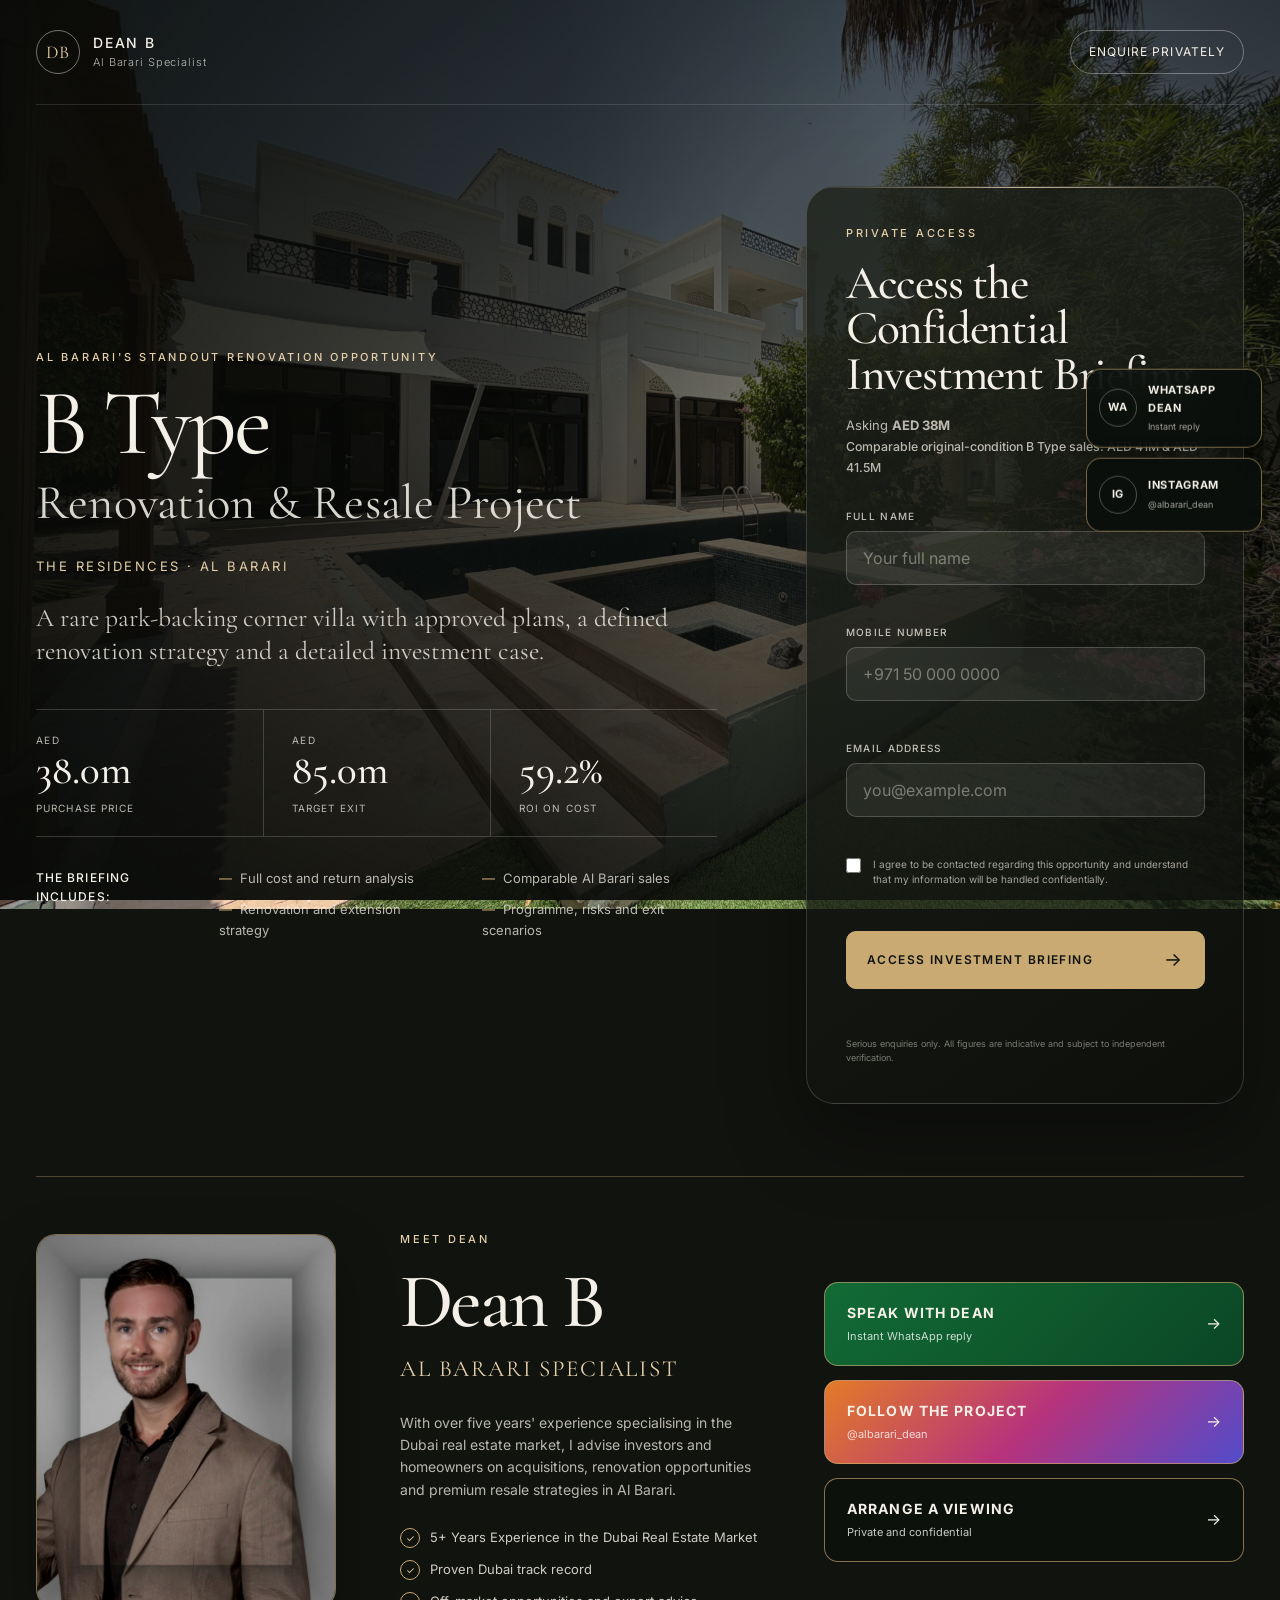
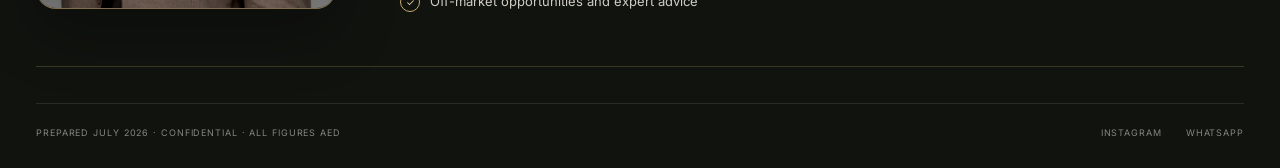
==== commit f0448e10: "Add files via upload final changes" ====
--- a/index.html
+++ b/index.html
@@ -72,7 +72,7 @@
 
     <main id="top" class="hero">
       <section class="hero-copy" aria-labelledby="page-title">
-        <p class="eyebrow">Confidential investment briefing – not publicly distributed.</p>
+        <p class="eyebrow">AL BARARI&#39;S STANDOUT RENOVATION OPPORTUNITY</p>
 
         <h1 id="page-title">
           B Type
@@ -120,9 +120,9 @@
       <section class="form-panel" aria-labelledby="form-title">
         <div class="form-card">
           <p class="form-kicker">Private access</p>
-          <h2 id="form-title">Request confidential access</h2>
+          <h2 id="form-title">Access the Confidential Investment Briefing</h2>
           <p class="form-intro">
-            Enter your details to receive immediate access to the confidential PDF.
+            Asking <strong>AED 38M</strong><br><span style="font-size:0.95em;font-weight:500;">Comparable original-condition B Type sales: AED 41M &amp; AED 41.5M</span>
           </p>
 
           <form
